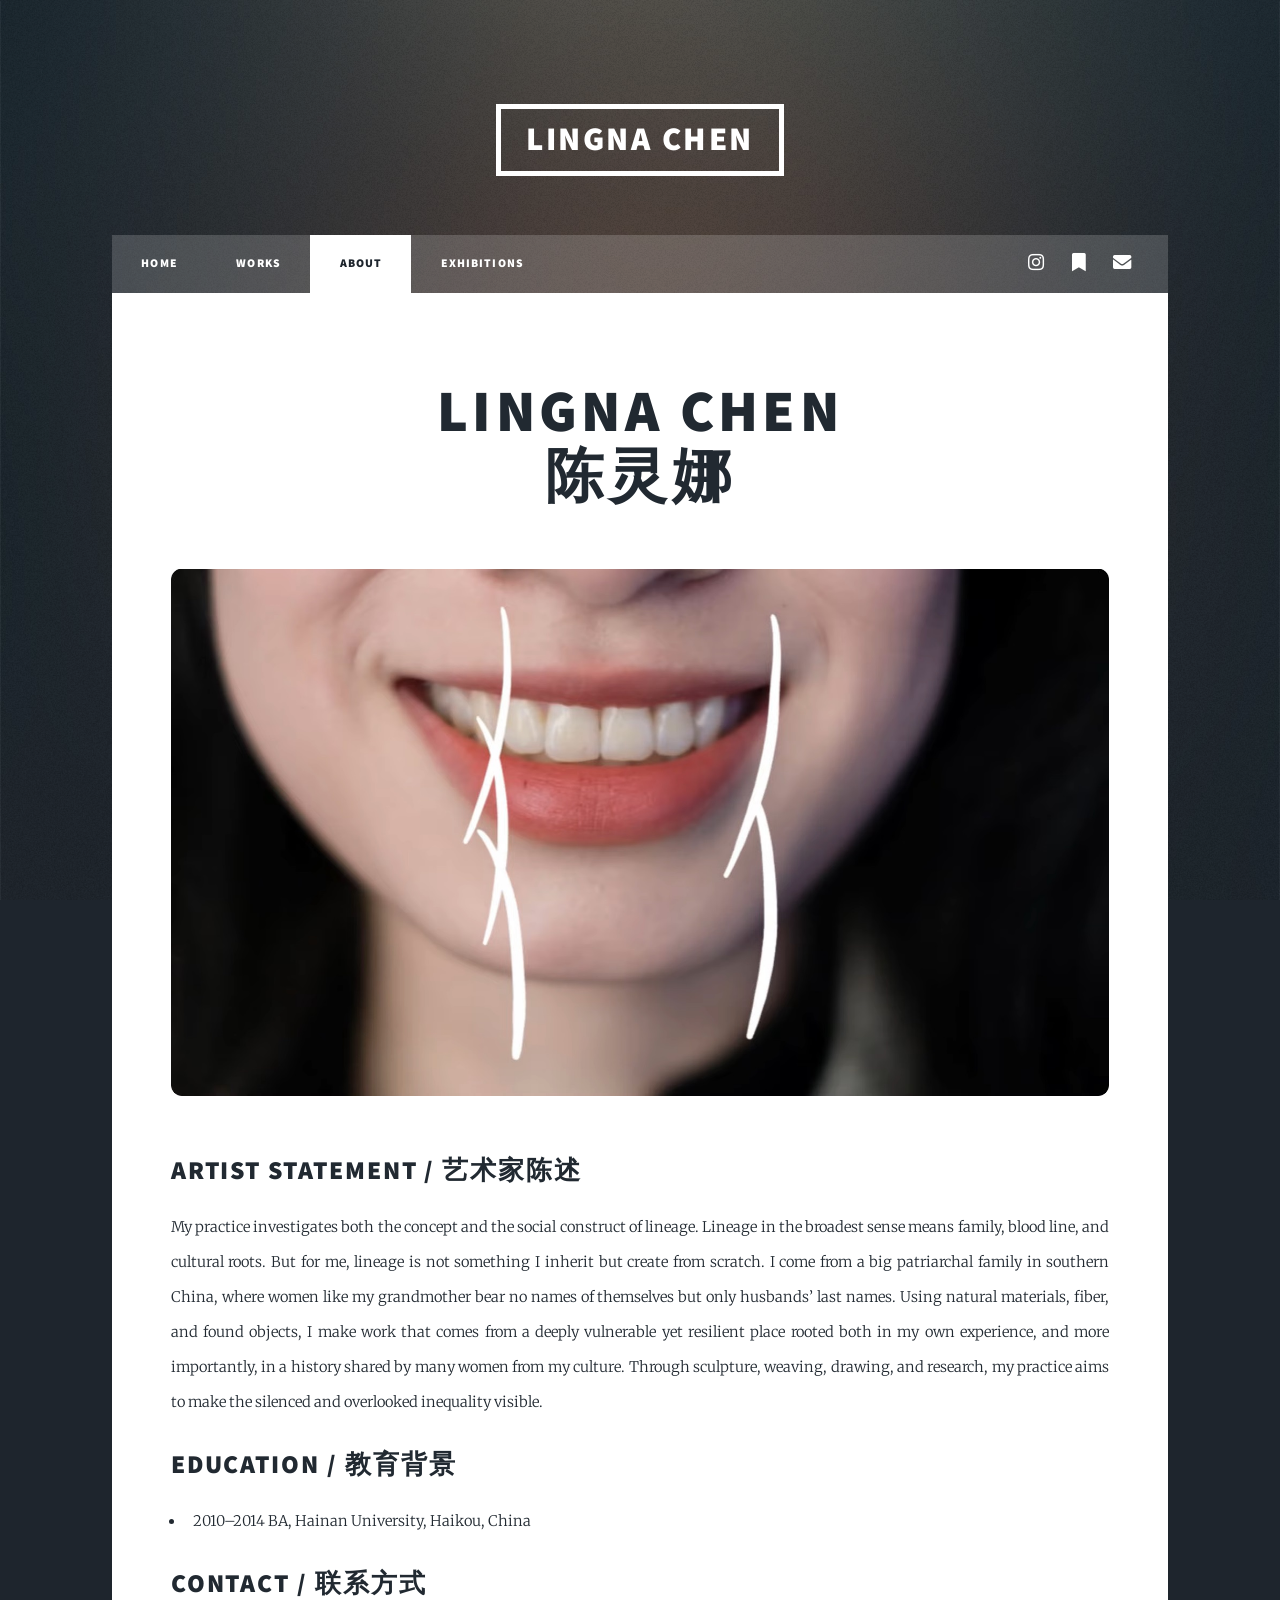
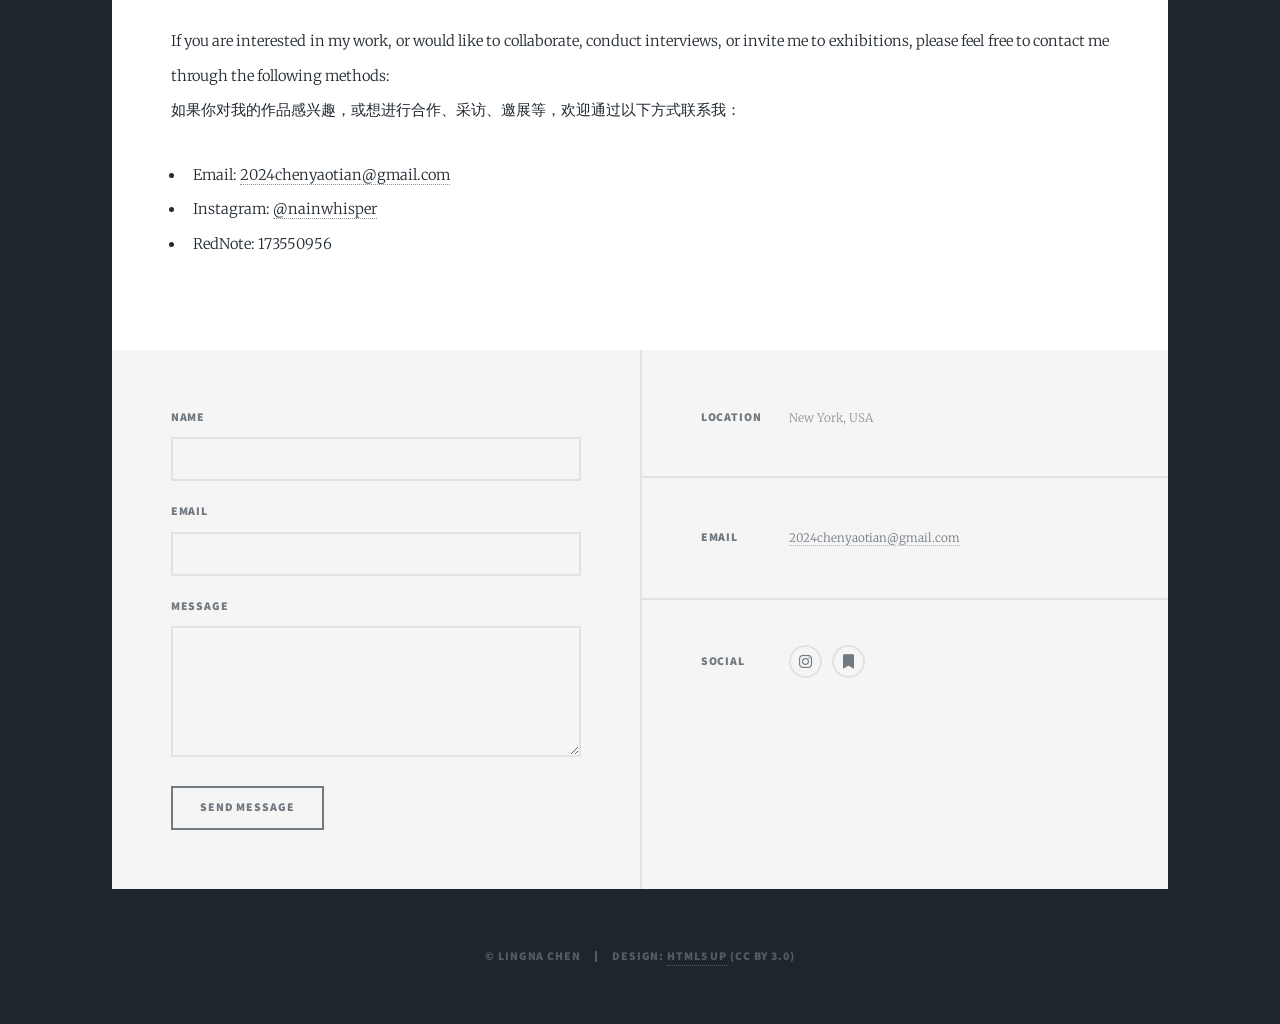
==== about.html @ 5ea211f5 "Initial website upload" ====
<!DOCTYPE HTML>
<!--
  Massively by HTML5 UP
  html5up.net | @ajlkn
  Free for personal and commercial use under the CCA 3.0 license (html5up.net/license)
-->
<html>
<head>
  <title>About - Lingna Chen</title>
  <meta charset="utf-8" />
  <meta name="viewport" content="width=device-width, initial-scale=1, user-scalable=no" />
  <meta name="description" content="About Lingna Chen" />
  <link rel="stylesheet" href="assets/css/main.css" />
  <noscript><link rel="stylesheet" href="assets/css/noscript.css" /></noscript>
</head>
<body class="is-preload">

<div id="wrapper" class="fade-in">


<header id="header">
  <a href="index.html" class="logo">Lingna Chen</a>
</header>

<nav id="nav">
<ul class="links">
<li><a href="index.html">HOME</a></li>
<li><a href="works.html">WORKS</a></li>
<li class="active"><a href="about.html">ABOUT</a></li>
<li><a href="exhibitions.html">EXHIBITIONS</a></li>
</ul>

<ul class="icons">
  <li><a href="https://www.instagram.com/nainwhisper/" target="_blank" class="icon brands fa-instagram"><span class="label">Instagram</span></a></li>
  <li><a href="https://www.xiaohongshu.com/user/profile/173550956" target="_blank" class="icon solid fa-bookmark"><span class="label">RedNote</span></a></li>
  <li><a href="mailto:2024chenyaotian@gmail.com" class="icon solid fa-envelope"><span class="label">Email</span></a></li>
</ul>

</nav>

<div id="main">

<article class="post">
  <header class="major">
    <h1>LINGNA CHEN<br/>陈灵娜</h1>
  </header>
  <span class="image main"><img src="images/profile/Lingna Chen.jpg" alt="Lingna Chen" /></span>

  <h2>Artist Statement / 艺术家陈述</h2>
  <p>My practice investigates both the concept and the social construct of lineage. Lineage in the broadest sense means family, blood line, and cultural roots. But for me, lineage is not something I inherit but create from scratch. I come from a big patriarchal family in southern China, where women like my grandmother bear no names of themselves but only husbands’ last names. Using natural materials, fiber, and found objects, I make work that comes from a deeply vulnerable yet resilient place rooted both in my own experience, and more importantly, in a history shared by many women from my culture. Through sculpture, weaving, drawing, and research, my practice aims to make the silenced and overlooked inequality visible.</p>

  <h2>Education / 教育背景</h2>
  <ul>
    <li>2010–2014 BA, Hainan University, Haikou, China</li>
  </ul>

  <h2>Contact / 联系方式</h2>
  <p>If you are interested in my work, or would like to collaborate, conduct interviews, or invite me to exhibitions, please feel free to contact me through the following methods:<br/>
  如果你对我的作品感兴趣，或想进行合作、采访、邀展等，欢迎通过以下方式联系我：</p>

  <ul>
    <li>Email: <a href="mailto:2024chenyaotian@gmail.com">2024chenyaotian@gmail.com</a></li>
    <li>Instagram: <a href="https://www.instagram.com/nainwhisper/" target="_blank">@nainwhisper</a></li>
    <li>RedNote: 173550956</li>
  </ul>
</article>

</div>

<!-- Footer -->
<footer id="footer">
  <section>
    <form method="POST" action="https://formspree.io/f/xwvnjjqe">
      <input type="hidden" name="_subject" value="Website message - Lingna Chen" />
      <div class="fields">
        <div class="field">
          <label for="name">Name</label>
          <input type="text" name="name" id="name" required />
        </div>
        <div class="field">
          <label for="email">Email</label>
          <input type="email" name="email" id="email" required />
        </div>
        <div class="field">
          <label for="message">Message</label>
          <textarea name="message" id="message" rows="3" required></textarea>
        </div>
      </div>
      <ul class="actions">
        <li><input type="submit" value="Send Message" /></li>
      </ul>
    </form>
  </section>
  <section class="split contact">
    <section class="alt">
      <h3>Location</h3>
      <p>New York, USA</p>
    </section>
    <section>
      <h3>Email</h3>
      <p><a href="mailto:2024chenyaotian@gmail.com">2024chenyaotian@gmail.com</a></p>
    </section>
    <section>
      <h3>Social</h3>
      <ul class="icons alt">
        <li><a href="https://www.instagram.com/nainwhisper/" target="_blank" class="icon brands alt fa-instagram"><span class="label">Instagram</span></a></li>
        <li><a href="https://www.xiaohongshu.com/user/profile/173550956" target="_blank" class="icon solid alt fa-bookmark"><span class="label">RedNote</span></a></li>
      </ul>
    </section>
  </section>
</footer>

<!-- Copyright -->
<div id="copyright">
  <ul><li>&copy; Lingna Chen</li><li>Design: <a href="https://html5up.net">HTML5 UP</a> (CC BY 3.0)</li></ul>
</div>

</div>

<script src="assets/js/jquery.min.js"></script>
<script src="assets/js/jquery.scrollex.min.js"></script>
<script src="assets/js/jquery.scrolly.min.js"></script>
<script src="assets/js/browser.min.js"></script>
<script src="assets/js/breakpoints.min.js"></script>
<script src="assets/js/util.js"></script>
<script src="assets/js/main.js"></script>

</body>
</html>
---- assets/css/main.css ----
@import url(fontawesome-all.min.css);
@import url("https://fonts.googleapis.com/css?family=Merriweather:300,700,300italic,700italic|Source+Sans+Pro:900");

/*
	Massively by HTML5 UP
	html5up.net | @ajlkn
	Free for personal and commercial use under the CCA 3.0 license (html5up.net/license)
*/

html, body, div, span, applet, object,
iframe, h1, h2, h3, h4, h5, h6, p, blockquote,
pre, a, abbr, acronym, address, big, cite,
code, del, dfn, em, img, ins, kbd, q, s, samp,
small, strike, strong, sub, sup, tt, var, b,
u, i, center, dl, dt, dd, ol, ul, li, fieldset,
form, label, legend, table, caption, tbody,
tfoot, thead, tr, th, td, article, aside,
canvas, details, embed, figure, figcaption,
footer, header, hgroup, menu, nav, output, ruby,
section, summary, time, mark, audio, video {
	margin: 0;
	padding: 0;
	border: 0;
	font-size: 100%;
	font: inherit;
	vertical-align: baseline;}

article, aside, details, figcaption, figure,
footer, header, hgroup, menu, nav, section {
	display: block;}

body {
	line-height: 1;
}

ol, ul {
	list-style: none;
}

blockquote, q {
	quotes: none;
}

	blockquote:before, blockquote:after, q:before, q:after {
		content: '';
		content: none;
	}

table {
	border-collapse: collapse;
	border-spacing: 0;
}

body {
	-webkit-text-size-adjust: none;
}

mark {
	background-color: transparent;
	color: inherit;
}

input::-moz-focus-inner {
	border: 0;
	padding: 0;
}

input, select, textarea {
	-moz-appearance: none;
	-webkit-appearance: none;
	-ms-appearance: none;
	appearance: none;
}

/* Basic */

	@-ms-viewport {
		width: device-width;
	}

	body {
		-ms-overflow-style: scrollbar;
	}

	@media screen and (max-width: 480px) {

		html, body {
			min-width: 320px;
		}

	}

	html {
		box-sizing: border-box;
	}

	*, *:before, *:after {
		box-sizing: inherit;
	}

	body {
		background-color: #1e252d;
	}

		body.is-preload *, body.is-preload *:before, body.is-preload *:after {
			-moz-animation: none !important;
			-webkit-animation: none !important;
			-ms-animation: none !important;
			animation: none !important;
			-moz-transition: none !important;
			-webkit-transition: none !important;
			-ms-transition: none !important;
			transition: none !important;
		}

/* Type */

	html {
		font-size: 16pt;
	}

		@media screen and (max-width: 1680px) {

			html {
				font-size: 12pt;
			}

		}

		@media screen and (max-width: 1280px) {

			html {
				font-size: 11pt;
			}

		}

		@media screen and (max-width: 360px) {

			html {
				font-size: 10pt;
			}

		}

	body {
		color: #212931;
	}

	body, input, select, textarea {
		font-family: "Merriweather", Georgia, serif;
		font-weight: 300;
		font-size: 1rem;
		line-height: 2.375;
	}

	a {
		-moz-transition: color 0.2s ease-in-out, background-color 0.2s ease-in-out, border-color 0.2s ease-in-out, box-shadow 0.2s ease-in-out;
		-webkit-transition: color 0.2s ease-in-out, background-color 0.2s ease-in-out, border-color 0.2s ease-in-out, box-shadow 0.2s ease-in-out;
		-ms-transition: color 0.2s ease-in-out, background-color 0.2s ease-in-out, border-color 0.2s ease-in-out, box-shadow 0.2s ease-in-out;
		transition: color 0.2s ease-in-out, background-color 0.2s ease-in-out, border-color 0.2s ease-in-out, box-shadow 0.2s ease-in-out;
		border-bottom: dotted 1px;
		text-decoration: none;
	}

		a:hover {
			border-bottom-color: transparent;
		}

	strong, b {
		font-weight: 600;
	}

	em, i {
		font-style: italic;
	}

	p {
		text-align: justify;
		margin: 0 0 2rem 0;
	}

	h1, h2, h3, h4, h5, h6 {
		font-family: "Source Sans Pro", Helvetica, sans-serif;
		font-weight: 900;
		line-height: 1.5;
		letter-spacing: 0.075em;
		text-transform: uppercase;
		margin: 0 0 1rem 0;
	}

		h1 a, h2 a, h3 a, h4 a, h5 a, h6 a {
			border-bottom: 0;
			color: inherit;
			text-decoration: none;
		}

	h1 {
		font-size: 4rem;
		line-height: 1.1;
		margin: 0 0 2rem 0;
	}

	h2 {
		font-size: 1.75rem;
		line-height: 1.3;
		margin: 0 0 1.5rem 0;
	}

	h3 {
		font-size: 1.25rem;
		margin: 0 0 1.5rem 0;
	}

	h4 {
		font-size: 1rem;
	}

	h5 {
		font-size: 0.9rem;
	}

	h6 {
		font-size: 0.8rem;
	}

	sub {
		font-size: 0.8rem;
		position: relative;
		top: 0.5rem;
	}

	sup {
		font-size: 0.8rem;
		position: relative;
		top: -0.5rem;
	}

	blockquote {
		border-left: solid 4px;
		font-style: italic;
		margin: 0 0 2rem 0;
		padding: 0.5rem 0 0.5rem 2rem;
	}

	code {
		border: solid 2px;
		font-family: "Courier New", monospace;
		font-size: 0.9rem;
		margin: 0 0.25rem;
		padding: 0.25rem 0.65rem;
	}

	pre {
		-webkit-overflow-scrolling: touch;
		font-family: "Courier New", monospace;
		font-size: 0.9rem;
		margin: 0 0 2rem 0;
	}

		pre code {
			display: block;
			line-height: 1.75;
			padding: 1rem 1.5rem;
			overflow-x: auto;
		}

	hr {
		border: 0;
		border-bottom: solid 2px;
		margin: 3rem 0;
	}

		hr.major {
			margin: 5rem 0;
		}

	.align-left {
		text-align: left;
	}

	.align-center {
		text-align: center;
	}

	.align-right {
		text-align: right;
	}

	input, select, textarea {
		color: #212931;
	}

	a {
		color: #212931;
		border-bottom-color: rgba(33, 41, 49, 0.5);
	}

		a:hover {
			border-bottom-color: transparent;
			color: #18bfef !important;
		}

	strong, b {
		color: #212931;
	}

	h1, h2, h3, h4, h5, h6 {
		color: #212931;
	}

	blockquote {
		border-left-color: #eeeeee;
	}

	code {
		background: rgba(220, 220, 220, 0.25);
		border-color: #eeeeee;
	}

	hr {
		border-bottom-color: #eeeeee;
	}

/* Row */

	.row {
		display: flex;
		flex-wrap: wrap;
		box-sizing: border-box;
		align-items: stretch;
	}

		.row > * {
			box-sizing: border-box;
		}

		.row.gtr-uniform > * > :last-child {
			margin-bottom: 0;
		}

		.row.aln-left {
			justify-content: flex-start;
		}

		.row.aln-center {
			justify-content: center;
		}

		.row.aln-right {
			justify-content: flex-end;
		}

		.row.aln-top {
			align-items: flex-start;
		}

		.row.aln-middle {
			align-items: center;
		}

		.row.aln-bottom {
			align-items: flex-end;
		}

		.row > .imp {
			order: -1;
		}

		.row > .col-1 {
			width: 8.33333%;
		}

		.row > .off-1 {
			margin-left: 8.33333%;
		}

		.row > .col-2 {
			width: 16.66667%;
		}

		.row > .off-2 {
			margin-left: 16.66667%;
		}

		.row > .col-3 {
			width: 25%;
		}

		.row > .off-3 {
			margin-left: 25%;
		}

		.row > .col-4 {
			width: 33.33333%;
		}

		.row > .off-4 {
			margin-left: 33.33333%;
		}

		.row > .col-5 {
			width: 41.66667%;
		}

		.row > .off-5 {
			margin-left: 41.66667%;
		}

		.row > .col-6 {
			width: 50%;
		}

		.row > .off-6 {
			margin-left: 50%;
		}

		.row > .col-7 {
			width: 58.33333%;
		}

		.row > .off-7 {
			margin-left: 58.33333%;
		}

		.row > .col-8 {
			width: 66.66667%;
		}

		.row > .off-8 {
			margin-left: 66.66667%;
		}

		.row > .col-9 {
			width: 75%;
		}

		.row > .off-9 {
			margin-left: 75%;
		}

		.row > .col-10 {
			width: 83.33333%;
		}

		.row > .off-10 {
			margin-left: 83.33333%;
		}

		.row > .col-11 {
			width: 91.66667%;
		}

		.row > .off-11 {
			margin-left: 91.66667%;
		}

		.row > .col-12 {
			width: 100%;
		}

		.row > .off-12 {
			margin-left: 100%;
		}

		.row.gtr-0 {
			margin-top: 0;
			margin-left: 0rem;
		}

			.row.gtr-0 > * {
				padding: 0 0 0 0rem;
			}

			.row.gtr-0.gtr-uniform {
				margin-top: 0rem;
			}

				.row.gtr-0.gtr-uniform > * {
					padding-top: 0rem;
				}

		.row.gtr-25 {
			margin-top: 0;
			margin-left: -0.375rem;
		}

			.row.gtr-25 > * {
				padding: 0 0 0 0.375rem;
			}

			.row.gtr-25.gtr-uniform {
				margin-top: -0.375rem;
			}

				.row.gtr-25.gtr-uniform > * {
					padding-top: 0.375rem;
				}

		.row.gtr-50 {
			margin-top: 0;
			margin-left: -0.75rem;
		}

			.row.gtr-50 > * {
				padding: 0 0 0 0.75rem;
			}

			.row.gtr-50.gtr-uniform {
				margin-top: -0.75rem;
			}

				.row.gtr-50.gtr-uniform > * {
					padding-top: 0.75rem;
				}

		.row {
			margin-top: 0;
			margin-left: -1.5rem;
		}

			.row > * {
				padding: 0 0 0 1.5rem;
			}

			.row.gtr-uniform {
				margin-top: -1.5rem;
			}

				.row.gtr-uniform > * {
					padding-top: 1.5rem;
				}

		.row.gtr-150 {
			margin-top: 0;
			margin-left: -2.25rem;
		}

			.row.gtr-150 > * {
				padding: 0 0 0 2.25rem;
			}

			.row.gtr-150.gtr-uniform {
				margin-top: -2.25rem;
			}

				.row.gtr-150.gtr-uniform > * {
					padding-top: 2.25rem;
				}

		.row.gtr-200 {
			margin-top: 0;
			margin-left: -3rem;
		}

			.row.gtr-200 > * {
				padding: 0 0 0 3rem;
			}

			.row.gtr-200.gtr-uniform {
				margin-top: -3rem;
			}

				.row.gtr-200.gtr-uniform > * {
					padding-top: 3rem;
				}

		@media screen and (max-width: 1680px) {

			.row {
				display: flex;
				flex-wrap: wrap;
				box-sizing: border-box;
				align-items: stretch;
			}

				.row > * {
					box-sizing: border-box;
				}

				.row.gtr-uniform > * > :last-child {
					margin-bottom: 0;
				}

				.row.aln-left {
					justify-content: flex-start;
				}

				.row.aln-center {
					justify-content: center;
				}

				.row.aln-right {
					justify-content: flex-end;
				}

				.row.aln-top {
					align-items: flex-start;
				}

				.row.aln-middle {
					align-items: center;
				}

				.row.aln-bottom {
					align-items: flex-end;
				}

				.row > .imp-xlarge {
					order: -1;
				}

				.row > .col-1-xlarge {
					width: 8.33333%;
				}

				.row > .off-1-xlarge {
					margin-left: 8.33333%;
				}

				.row > .col-2-xlarge {
					width: 16.66667%;
				}

				.row > .off-2-xlarge {
					margin-left: 16.66667%;
				}

				.row > .col-3-xlarge {
					width: 25%;
				}

				.row > .off-3-xlarge {
					margin-left: 25%;
				}

				.row > .col-4-xlarge {
					width: 33.33333%;
				}

				.row > .off-4-xlarge {
					margin-left: 33.33333%;
				}

				.row > .col-5-xlarge {
					width: 41.66667%;
				}

				.row > .off-5-xlarge {
					margin-left: 41.66667%;
				}

				.row > .col-6-xlarge {
					width: 50%;
				}

				.row > .off-6-xlarge {
					margin-left: 50%;
				}

				.row > .col-7-xlarge {
					width: 58.33333%;
				}

				.row > .off-7-xlarge {
					margin-left: 58.33333%;
				}

				.row > .col-8-xlarge {
					width: 66.66667%;
				}

				.row > .off-8-xlarge {
					margin-left: 66.66667%;
				}

				.row > .col-9-xlarge {
					width: 75%;
				}

				.row > .off-9-xlarge {
					margin-left: 75%;
				}

				.row > .col-10-xlarge {
					width: 83.33333%;
				}

				.row > .off-10-xlarge {
					margin-left: 83.33333%;
				}

				.row > .col-11-xlarge {
					width: 91.66667%;
				}

				.row > .off-11-xlarge {
					margin-left: 91.66667%;
				}

				.row > .col-12-xlarge {
					width: 100%;
				}

				.row > .off-12-xlarge {
					margin-left: 100%;
				}

				.row.gtr-0 {
					margin-top: 0;
					margin-left: 0rem;
				}

					.row.gtr-0 > * {
						padding: 0 0 0 0rem;
					}

					.row.gtr-0.gtr-uniform {
						margin-top: 0rem;
					}

						.row.gtr-0.gtr-uniform > * {
							padding-top: 0rem;
						}

				.row.gtr-25 {
					margin-top: 0;
					margin-left: -0.375rem;
				}

					.row.gtr-25 > * {
						padding: 0 0 0 0.375rem;
					}

					.row.gtr-25.gtr-uniform {
						margin-top: -0.375rem;
					}

						.row.gtr-25.gtr-uniform > * {
							padding-top: 0.375rem;
						}

				.row.gtr-50 {
					margin-top: 0;
					margin-left: -0.75rem;
				}

					.row.gtr-50 > * {
						padding: 0 0 0 0.75rem;
					}

					.row.gtr-50.gtr-uniform {
						margin-top: -0.75rem;
					}

						.row.gtr-50.gtr-uniform > * {
							padding-top: 0.75rem;
						}

				.row {
					margin-top: 0;
					margin-left: -1.5rem;
				}

					.row > * {
						padding: 0 0 0 1.5rem;
					}

					.row.gtr-uniform {
						margin-top: -1.5rem;
					}

						.row.gtr-uniform > * {
							padding-top: 1.5rem;
						}

				.row.gtr-150 {
					margin-top: 0;
					margin-left: -2.25rem;
				}

					.row.gtr-150 > * {
						padding: 0 0 0 2.25rem;
					}

					.row.gtr-150.gtr-uniform {
						margin-top: -2.25rem;
					}

						.row.gtr-150.gtr-uniform > * {
							padding-top: 2.25rem;
						}

				.row.gtr-200 {
					margin-top: 0;
					margin-left: -3rem;
				}

					.row.gtr-200 > * {
						padding: 0 0 0 3rem;
					}

					.row.gtr-200.gtr-uniform {
						margin-top: -3rem;
					}

						.row.gtr-200.gtr-uniform > * {
							padding-top: 3rem;
						}

		}

		@media screen and (max-width: 1280px) {

			.row {
				display: flex;
				flex-wrap: wrap;
				box-sizing: border-box;
				align-items: stretch;
			}

				.row > * {
					box-sizing: border-box;
				}

				.row.gtr-uniform > * > :last-child {
					margin-bottom: 0;
				}

				.row.aln-left {
					justify-content: flex-start;
				}

				.row.aln-center {
					justify-content: center;
				}

				.row.aln-right {
					justify-content: flex-end;
				}

				.row.aln-top {
					align-items: flex-start;
				}

				.row.aln-middle {
					align-items: center;
				}

				.row.aln-bottom {
					align-items: flex-end;
				}

				.row > .imp-large {
					order: -1;
				}

				.row > .col-1-large {
					width: 8.33333%;
				}

				.row > .off-1-large {
					margin-left: 8.33333%;
				}

				.row > .col-2-large {
					width: 16.66667%;
				}

				.row > .off-2-large {
					margin-left: 16.66667%;
				}

				.row > .col-3-large {
					width: 25%;
				}

				.row > .off-3-large {
					margin-left: 25%;
				}

				.row > .col-4-large {
					width: 33.33333%;
				}

				.row > .off-4-large {
					margin-left: 33.33333%;
				}

				.row > .col-5-large {
					width: 41.66667%;
				}

				.row > .off-5-large {
					margin-left: 41.66667%;
				}

				.row > .col-6-large {
					width: 50%;
				}

				.row > .off-6-large {
					margin-left: 50%;
				}

				.row > .col-7-large {
					width: 58.33333%;
				}

				.row > .off-7-large {
					margin-left: 58.33333%;
				}

				.row > .col-8-large {
					width: 66.66667%;
				}

				.row > .off-8-large {
					margin-left: 66.66667%;
				}

				.row > .col-9-large {
					width: 75%;
				}

				.row > .off-9-large {
					margin-left: 75%;
				}

				.row > .col-10-large {
					width: 83.33333%;
				}

				.row > .off-10-large {
					margin-left: 83.33333%;
				}

				.row > .col-11-large {
					width: 91.66667%;
				}

				.row > .off-11-large {
					margin-left: 91.66667%;
				}

				.row > .col-12-large {
					width: 100%;
				}

				.row > .off-12-large {
					margin-left: 100%;
				}

				.row.gtr-0 {
					margin-top: 0;
					margin-left: 0rem;
				}

					.row.gtr-0 > * {
						padding: 0 0 0 0rem;
					}

					.row.gtr-0.gtr-uniform {
						margin-top: 0rem;
					}

						.row.gtr-0.gtr-uniform > * {
							padding-top: 0rem;
						}

				.row.gtr-25 {
					margin-top: 0;
					margin-left: -0.375rem;
				}

					.row.gtr-25 > * {
						padding: 0 0 0 0.375rem;
					}

					.row.gtr-25.gtr-uniform {
						margin-top: -0.375rem;
					}

						.row.gtr-25.gtr-uniform > * {
							padding-top: 0.375rem;
						}

				.row.gtr-50 {
					margin-top: 0;
					margin-left: -0.75rem;
				}

					.row.gtr-50 > * {
						padding: 0 0 0 0.75rem;
					}

					.row.gtr-50.gtr-uniform {
						margin-top: -0.75rem;
					}

						.row.gtr-50.gtr-uniform > * {
							padding-top: 0.75rem;
						}

				.row {
					margin-top: 0;
					margin-left: -1.5rem;
				}

					.row > * {
						padding: 0 0 0 1.5rem;
					}

					.row.gtr-uniform {
						margin-top: -1.5rem;
					}

						.row.gtr-uniform > * {
							padding-top: 1.5rem;
						}

				.row.gtr-150 {
					margin-top: 0;
					margin-left: -2.25rem;
				}

					.row.gtr-150 > * {
						padding: 0 0 0 2.25rem;
					}

					.row.gtr-150.gtr-uniform {
						margin-top: -2.25rem;
					}

						.row.gtr-150.gtr-uniform > * {
							padding-top: 2.25rem;
						}

				.row.gtr-200 {
					margin-top: 0;
					margin-left: -3rem;
				}

					.row.gtr-200 > * {
						padding: 0 0 0 3rem;
					}

					.row.gtr-200.gtr-uniform {
						margin-top: -3rem;
					}

						.row.gtr-200.gtr-uniform > * {
							padding-top: 3rem;
						}

		}

		@media screen and (max-width: 980px) {

			.row {
				display: flex;
				flex-wrap: wrap;
				box-sizing: border-box;
				align-items: stretch;
			}

				.row > * {
					box-sizing: border-box;
				}

				.row.gtr-uniform > * > :last-child {
					margin-bottom: 0;
				}

				.row.aln-left {
					justify-content: flex-start;
				}

				.row.aln-center {
					justify-content: center;
				}

				.row.aln-right {
					justify-content: flex-end;
				}

				.row.aln-top {
					align-items: flex-start;
				}

				.row.aln-middle {
					align-items: center;
				}

				.row.aln-bottom {
					align-items: flex-end;
				}

				.row > .imp-medium {
					order: -1;
				}

				.row > .col-1-medium {
					width: 8.33333%;
				}

				.row > .off-1-medium {
					margin-left: 8.33333%;
				}

				.row > .col-2-medium {
					width: 16.66667%;
				}

				.row > .off-2-medium {
					margin-left: 16.66667%;
				}

				.row > .col-3-medium {
					width: 25%;
				}

				.row > .off-3-medium {
					margin-left: 25%;
				}

				.row > .col-4-medium {
					width: 33.33333%;
				}

				.row > .off-4-medium {
					margin-left: 33.33333%;
				}

				.row > .col-5-medium {
					width: 41.66667%;
				}

				.row > .off-5-medium {
					margin-left: 41.66667%;
				}

				.row > .col-6-medium {
					width: 50%;
				}

				.row > .off-6-medium {
					margin-left: 50%;
				}

				.row > .col-7-medium {
					width: 58.33333%;
				}

				.row > .off-7-medium {
					margin-left: 58.33333%;
				}

				.row > .col-8-medium {
					width: 66.66667%;
				}

				.row > .off-8-medium {
					margin-left: 66.66667%;
				}

				.row > .col-9-medium {
					width: 75%;
				}

				.row > .off-9-medium {
					margin-left: 75%;
				}

				.row > .col-10-medium {
					width: 83.33333%;
				}

				.row > .off-10-medium {
					margin-left: 83.33333%;
				}

				.row > .col-11-medium {
					width: 91.66667%;
				}

				.row > .off-11-medium {
					margin-left: 91.66667%;
				}

				.row > .col-12-medium {
					width: 100%;
				}

				.row > .off-12-medium {
					margin-left: 100%;
				}

				.row.gtr-0 {
					margin-top: 0;
					margin-left: 0rem;
				}

					.row.gtr-0 > * {
						padding: 0 0 0 0rem;
					}

					.row.gtr-0.gtr-uniform {
						margin-top: 0rem;
					}

						.row.gtr-0.gtr-uniform > * {
							padding-top: 0rem;
						}

				.row.gtr-25 {
					margin-top: 0;
					margin-left: -0.375rem;
				}

					.row.gtr-25 > * {
						padding: 0 0 0 0.375rem;
					}

					.row.gtr-25.gtr-uniform {
						margin-top: -0.375rem;
					}

						.row.gtr-25.gtr-uniform > * {
							padding-top: 0.375rem;
						}

				.row.gtr-50 {
					margin-top: 0;
					margin-left: -0.75rem;
				}

					.row.gtr-50 > * {
						padding: 0 0 0 0.75rem;
					}

					.row.gtr-50.gtr-uniform {
						margin-top: -0.75rem;
					}

						.row.gtr-50.gtr-uniform > * {
							padding-top: 0.75rem;
						}

				.row {
					margin-top: 0;
					margin-left: -1.5rem;
				}

					.row > * {
						padding: 0 0 0 1.5rem;
					}

					.row.gtr-uniform {
						margin-top: -1.5rem;
					}

						.row.gtr-uniform > * {
							padding-top: 1.5rem;
						}

				.row.gtr-150 {
					margin-top: 0;
					margin-left: -2.25rem;
				}

					.row.gtr-150 > * {
						padding: 0 0 0 2.25rem;
					}

					.row.gtr-150.gtr-uniform {
						margin-top: -2.25rem;
					}

						.row.gtr-150.gtr-uniform > * {
							padding-top: 2.25rem;
						}

				.row.gtr-200 {
					margin-top: 0;
					margin-left: -3rem;
				}

					.row.gtr-200 > * {
						padding: 0 0 0 3rem;
					}

					.row.gtr-200.gtr-uniform {
						margin-top: -3rem;
					}

						.row.gtr-200.gtr-uniform > * {
							padding-top: 3rem;
						}

		}

		@media screen and (max-width: 736px) {

			.row {
				display: flex;
				flex-wrap: wrap;
				box-sizing: border-box;
				align-items: stretch;
			}

				.row > * {
					box-sizing: border-box;
				}

				.row.gtr-uniform > * > :last-child {
					margin-bottom: 0;
				}

				.row.aln-left {
					justify-content: flex-start;
				}

				.row.aln-center {
					justify-content: center;
				}

				.row.aln-right {
					justify-content: flex-end;
				}

				.row.aln-top {
					align-items: flex-start;
				}

				.row.aln-middle {
					align-items: center;
				}

				.row.aln-bottom {
					align-items: flex-end;
				}

				.row > .imp-small {
					order: -1;
				}

				.row > .col-1-small {
					width: 8.33333%;
				}

				.row > .off-1-small {
					margin-left: 8.33333%;
				}

				.row > .col-2-small {
					width: 16.66667%;
				}

				.row > .off-2-small {
					margin-left: 16.66667%;
				}

				.row > .col-3-small {
					width: 25%;
				}

				.row > .off-3-small {
					margin-left: 25%;
				}

				.row > .col-4-small {
					width: 33.33333%;
				}

				.row > .off-4-small {
					margin-left: 33.33333%;
				}

				.row > .col-5-small {
					width: 41.66667%;
				}

				.row > .off-5-small {
					margin-left: 41.66667%;
				}

				.row > .col-6-small {
					width: 50%;
				}

				.row > .off-6-small {
					margin-left: 50%;
				}

				.row > .col-7-small {
					width: 58.33333%;
				}

				.row > .off-7-small {
					margin-left: 58.33333%;
				}

				.row > .col-8-small {
					width: 66.66667%;
				}

				.row > .off-8-small {
					margin-left: 66.66667%;
				}

				.row > .col-9-small {
					width: 75%;
				}

				.row > .off-9-small {
					margin-left: 75%;
				}

				.row > .col-10-small {
					width: 83.33333%;
				}

				.row > .off-10-small {
					margin-left: 83.33333%;
				}

				.row > .col-11-small {
					width: 91.66667%;
				}

				.row > .off-11-small {
					margin-left: 91.66667%;
				}

				.row > .col-12-small {
					width: 100%;
				}

				.row > .off-12-small {
					margin-left: 100%;
				}

				.row.gtr-0 {
					margin-top: 0;
					margin-left: 0rem;
				}

					.row.gtr-0 > * {
						padding: 0 0 0 0rem;
					}

					.row.gtr-0.gtr-uniform {
						margin-top: 0rem;
					}

						.row.gtr-0.gtr-uniform > * {
							padding-top: 0rem;
						}

				.row.gtr-25 {
					margin-top: 0;
					margin-left: -0.375rem;
				}

					.row.gtr-25 > * {
						padding: 0 0 0 0.375rem;
					}

					.row.gtr-25.gtr-uniform {
						margin-top: -0.375rem;
					}

						.row.gtr-25.gtr-uniform > * {
							padding-top: 0.375rem;
						}

				.row.gtr-50 {
					margin-top: 0;
					margin-left: -0.75rem;
				}

					.row.gtr-50 > * {
						padding: 0 0 0 0.75rem;
					}

					.row.gtr-50.gtr-uniform {
						margin-top: -0.75rem;
					}

						.row.gtr-50.gtr-uniform > * {
							padding-top: 0.75rem;
						}

				.row {
					margin-top: 0;
					margin-left: -1.5rem;
				}

					.row > * {
						padding: 0 0 0 1.5rem;
					}

					.row.gtr-uniform {
						margin-top: -1.5rem;
					}

						.row.gtr-uniform > * {
							padding-top: 1.5rem;
						}

				.row.gtr-150 {
					margin-top: 0;
					margin-left: -2.25rem;
				}

					.row.gtr-150 > * {
						padding: 0 0 0 2.25rem;
					}

					.row.gtr-150.gtr-uniform {
						margin-top: -2.25rem;
					}

						.row.gtr-150.gtr-uniform > * {
							padding-top: 2.25rem;
						}

				.row.gtr-200 {
					margin-top: 0;
					margin-left: -3rem;
				}

					.row.gtr-200 > * {
						padding: 0 0 0 3rem;
					}

					.row.gtr-200.gtr-uniform {
						margin-top: -3rem;
					}

						.row.gtr-200.gtr-uniform > * {
							padding-top: 3rem;
						}

		}

		@media screen and (max-width: 480px) {

			.row {
				display: flex;
				flex-wrap: wrap;
				box-sizing: border-box;
				align-items: stretch;
			}

				.row > * {
					box-sizing: border-box;
				}

				.row.gtr-uniform > * > :last-child {
					margin-bottom: 0;
				}

				.row.aln-left {
					justify-content: flex-start;
				}

				.row.aln-center {
					justify-content: center;
				}

				.row.aln-right {
					justify-content: flex-end;
				}

				.row.aln-top {
					align-items: flex-start;
				}

				.row.aln-middle {
					align-items: center;
				}

				.row.aln-bottom {
					align-items: flex-end;
				}

				.row > .imp-xsmall {
					order: -1;
				}

				.row > .col-1-xsmall {
					width: 8.33333%;
				}

				.row > .off-1-xsmall {
					margin-left: 8.33333%;
				}

				.row > .col-2-xsmall {
					width: 16.66667%;
				}

				.row > .off-2-xsmall {
					margin-left: 16.66667%;
				}

				.row > .col-3-xsmall {
					width: 25%;
				}

				.row > .off-3-xsmall {
					margin-left: 25%;
				}

				.row > .col-4-xsmall {
					width: 33.33333%;
				}

				.row > .off-4-xsmall {
					margin-left: 33.33333%;
				}

				.row > .col-5-xsmall {
					width: 41.66667%;
				}

				.row > .off-5-xsmall {
					margin-left: 41.66667%;
				}

				.row > .col-6-xsmall {
					width: 50%;
				}

				.row > .off-6-xsmall {
					margin-left: 50%;
				}

				.row > .col-7-xsmall {
					width: 58.33333%;
				}

				.row > .off-7-xsmall {
					margin-left: 58.33333%;
				}

				.row > .col-8-xsmall {
					width: 66.66667%;
				}

				.row > .off-8-xsmall {
					margin-left: 66.66667%;
				}

				.row > .col-9-xsmall {
					width: 75%;
				}

				.row > .off-9-xsmall {
					margin-left: 75%;
				}

				.row > .col-10-xsmall {
					width: 83.33333%;
				}

				.row > .off-10-xsmall {
					margin-left: 83.33333%;
				}

				.row > .col-11-xsmall {
					width: 91.66667%;
				}

				.row > .off-11-xsmall {
					margin-left: 91.66667%;
				}

				.row > .col-12-xsmall {
					width: 100%;
				}

				.row > .off-12-xsmall {
					margin-left: 100%;
				}

				.row.gtr-0 {
					margin-top: 0;
					margin-left: 0rem;
				}

					.row.gtr-0 > * {
						padding: 0 0 0 0rem;
					}

					.row.gtr-0.gtr-uniform {
						margin-top: 0rem;
					}

						.row.gtr-0.gtr-uniform > * {
							padding-top: 0rem;
						}

				.row.gtr-25 {
					margin-top: 0;
					margin-left: -0.375rem;
				}

					.row.gtr-25 > * {
						padding: 0 0 0 0.375rem;
					}

					.row.gtr-25.gtr-uniform {
						margin-top: -0.375rem;
					}

						.row.gtr-25.gtr-uniform > * {
							padding-top: 0.375rem;
						}

				.row.gtr-50 {
					margin-top: 0;
					margin-left: -0.75rem;
				}

					.row.gtr-50 > * {
						padding: 0 0 0 0.75rem;
					}

					.row.gtr-50.gtr-uniform {
						margin-top: -0.75rem;
					}

						.row.gtr-50.gtr-uniform > * {
							padding-top: 0.75rem;
						}

				.row {
					margin-top: 0;
					margin-left: -1.5rem;
				}

					.row > * {
						padding: 0 0 0 1.5rem;
					}

					.row.gtr-uniform {
						margin-top: -1.5rem;
					}

						.row.gtr-uniform > * {
							padding-top: 1.5rem;
						}

				.row.gtr-150 {
					margin-top: 0;
					margin-left: -2.25rem;
				}

					.row.gtr-150 > * {
						padding: 0 0 0 2.25rem;
					}

					.row.gtr-150.gtr-uniform {
						margin-top: -2.25rem;
					}

						.row.gtr-150.gtr-uniform > * {
							padding-top: 2.25rem;
						}

				.row.gtr-200 {
					margin-top: 0;
					margin-left: -3rem;
				}

					.row.gtr-200 > * {
						padding: 0 0 0 3rem;
					}

					.row.gtr-200.gtr-uniform {
						margin-top: -3rem;
					}

						.row.gtr-200.gtr-uniform > * {
							padding-top: 3rem;
						}

		}

		@media screen and (max-width: 360px) {

			.row {
				display: flex;
				flex-wrap: wrap;
				box-sizing: border-box;
				align-items: stretch;
			}

				.row > * {
					box-sizing: border-box;
				}

				.row.gtr-uniform > * > :last-child {
					margin-bottom: 0;
				}

				.row.aln-left {
					justify-content: flex-start;
				}

				.row.aln-center {
					justify-content: center;
				}

				.row.aln-right {
					justify-content: flex-end;
				}

				.row.aln-top {
					align-items: flex-start;
				}

				.row.aln-middle {
					align-items: center;
				}

				.row.aln-bottom {
					align-items: flex-end;
				}

				.row > .imp-xxsmall {
					order: -1;
				}

				.row > .col-1-xxsmall {
					width: 8.33333%;
				}

				.row > .off-1-xxsmall {
					margin-left: 8.33333%;
				}

				.row > .col-2-xxsmall {
					width: 16.66667%;
				}

				.row > .off-2-xxsmall {
					margin-left: 16.66667%;
				}

				.row > .col-3-xxsmall {
					width: 25%;
				}

				.row > .off-3-xxsmall {
					margin-left: 25%;
				}

				.row > .col-4-xxsmall {
					width: 33.33333%;
				}

				.row > .off-4-xxsmall {
					margin-left: 33.33333%;
				}

				.row > .col-5-xxsmall {
					width: 41.66667%;
				}

				.row > .off-5-xxsmall {
					margin-left: 41.66667%;
				}

				.row > .col-6-xxsmall {
					width: 50%;
				}

				.row > .off-6-xxsmall {
					margin-left: 50%;
				}

				.row > .col-7-xxsmall {
					width: 58.33333%;
				}

				.row > .off-7-xxsmall {
					margin-left: 58.33333%;
				}

				.row > .col-8-xxsmall {
					width: 66.66667%;
				}

				.row > .off-8-xxsmall {
					margin-left: 66.66667%;
				}

				.row > .col-9-xxsmall {
					width: 75%;
				}

				.row > .off-9-xxsmall {
					margin-left: 75%;
				}

				.row > .col-10-xxsmall {
					width: 83.33333%;
				}

				.row > .off-10-xxsmall {
					margin-left: 83.33333%;
				}

				.row > .col-11-xxsmall {
					width: 91.66667%;
				}

				.row > .off-11-xxsmall {
					margin-left: 91.66667%;
				}

				.row > .col-12-xxsmall {
					width: 100%;
				}

				.row > .off-12-xxsmall {
					margin-left: 100%;
				}

				.row.gtr-0 {
					margin-top: 0;
					margin-left: 0rem;
				}

					.row.gtr-0 > * {
						padding: 0 0 0 0rem;
					}

					.row.gtr-0.gtr-uniform {
						margin-top: 0rem;
					}

						.row.gtr-0.gtr-uniform > * {
							padding-top: 0rem;
						}

				.row.gtr-25 {
					margin-top: 0;
					margin-left: -0.375rem;
				}

					.row.gtr-25 > * {
						padding: 0 0 0 0.375rem;
					}

					.row.gtr-25.gtr-uniform {
						margin-top: -0.375rem;
					}

						.row.gtr-25.gtr-uniform > * {
							padding-top: 0.375rem;
						}

				.row.gtr-50 {
					margin-top: 0;
					margin-left: -0.75rem;
				}

					.row.gtr-50 > * {
						padding: 0 0 0 0.75rem;
					}

					.row.gtr-50.gtr-uniform {
						margin-top: -0.75rem;
					}

						.row.gtr-50.gtr-uniform > * {
							padding-top: 0.75rem;
						}

				.row {
					margin-top: 0;
					margin-left: -1.5rem;
				}

					.row > * {
						padding: 0 0 0 1.5rem;
					}

					.row.gtr-uniform {
						margin-top: -1.5rem;
					}

						.row.gtr-uniform > * {
							padding-top: 1.5rem;
						}

				.row.gtr-150 {
					margin-top: 0;
					margin-left: -2.25rem;
				}

					.row.gtr-150 > * {
						padding: 0 0 0 2.25rem;
					}

					.row.gtr-150.gtr-uniform {
						margin-top: -2.25rem;
					}

						.row.gtr-150.gtr-uniform > * {
							padding-top: 2.25rem;
						}

				.row.gtr-200 {
					margin-top: 0;
					margin-left: -3rem;
				}

					.row.gtr-200 > * {
						padding: 0 0 0 3rem;
					}

					.row.gtr-200.gtr-uniform {
						margin-top: -3rem;
					}

						.row.gtr-200.gtr-uniform > * {
							padding-top: 3rem;
						}

		}

/* Box */

	.box {
		border: solid 2px;
		margin-bottom: 2rem;
		padding: 1.5rem;
	}

		.box > :last-child,
		.box > :last-child > :last-child,
		.box > :last-child > :last-child > :last-child {
			margin-bottom: 0;
		}

		.box.alt {
			border: 0;
			border-radius: 0;
			padding: 0;
		}

	.box {
		border-color: #eeeeee;
	}

/* Button */

	input[type="submit"],
	input[type="reset"],
	input[type="button"],
	button,
	.button {
		-moz-appearance: none;
		-webkit-appearance: none;
		-ms-appearance: none;
		appearance: none;
		-moz-transition: background-color 0.2s ease-in-out, box-shadow 0.2s ease-in-out, color 0.2s ease-in-out;
		-webkit-transition: background-color 0.2s ease-in-out, box-shadow 0.2s ease-in-out, color 0.2s ease-in-out;
		-ms-transition: background-color 0.2s ease-in-out, box-shadow 0.2s ease-in-out, color 0.2s ease-in-out;
		transition: background-color 0.2s ease-in-out, box-shadow 0.2s ease-in-out, color 0.2s ease-in-out;
		border: 0;
		border-radius: 0;
		cursor: pointer;
		display: inline-block;
		font-family: "Source Sans Pro", Helvetica, sans-serif;
		font-size: 0.8rem;
		font-weight: 900;
		letter-spacing: 0.075em;
		height: 3rem;
		line-height: 3rem;
		padding: 0 2rem;
		text-align: center;
		text-decoration: none;
		text-transform: uppercase;
		white-space: nowrap;
	}

		input[type="submit"].icon:before,
		input[type="reset"].icon:before,
		input[type="button"].icon:before,
		button.icon:before,
		.button.icon:before {
			margin-right: 0.5rem;
		}

		input[type="submit"].icon.solo,
		input[type="reset"].icon.solo,
		input[type="button"].icon.solo,
		button.icon.solo,
		.button.icon.solo {
			position: relative;
			width: 4rem;
			height: 4rem;
			line-height: 4rem;
			border-radius: 4rem;
			text-indent: 4rem;
			overflow: hidden;
			padding: 0;
			white-space: nowrap;
		}

			input[type="submit"].icon.solo:before,
			input[type="reset"].icon.solo:before,
			input[type="button"].icon.solo:before,
			button.icon.solo:before,
			.button.icon.solo:before {
				position: absolute;
				display: block;
				top: 0;
				left: 0;
				width: inherit;
				height: inherit;
				line-height: inherit;
				font-size: 1.25rem;
				margin-right: 0;
				text-align: center;
				text-indent: 0;
			}

		input[type="submit"].fit,
		input[type="reset"].fit,
		input[type="button"].fit,
		button.fit,
		.button.fit {
			width: 100%;
		}

		input[type="submit"].small,
		input[type="reset"].small,
		input[type="button"].small,
		button.small,
		.button.small {
			font-size: 0.7rem;
			height: 2.5rem;
			line-height: 2.5rem;
			padding: 0 1.5rem;
		}

		input[type="submit"].large,
		input[type="reset"].large,
		input[type="button"].large,
		button.large,
		.button.large {
			font-size: 0.9rem;
			height: 3.5rem;
			line-height: 3.5rem;
			padding: 0 2.75rem;
		}

		@media screen and (max-width: 980px) {

			input[type="submit"],
			input[type="reset"],
			input[type="button"],
			button,
			.button {
				font-size: 0.9rem;
				height: 3.25rem;
				line-height: 3.25rem;
			}

				input[type="submit"].large,
				input[type="reset"].large,
				input[type="button"].large,
				button.large,
				.button.large {
					font-size: 1rem;
					height: 3.75rem;
					line-height: 3.75rem;
				}

		}

		input[type="submit"].disabled, input[type="submit"]:disabled,
		input[type="reset"].disabled,
		input[type="reset"]:disabled,
		input[type="button"].disabled,
		input[type="button"]:disabled,
		button.disabled,
		button:disabled,
		.button.disabled,
		.button:disabled {
			pointer-events: none;
			opacity: 0.25;
		}

	input[type="submit"],
	input[type="reset"],
	input[type="button"],
	button,
	.button {
		background-color: transparent;
		box-shadow: inset 0 0 0 2px #212931;
		color: #212931 !important;
	}

		input[type="submit"]:hover,
		input[type="reset"]:hover,
		input[type="button"]:hover,
		button:hover,
		.button:hover {
			box-shadow: inset 0 0 0 2px #18bfef;
			color: #18bfef !important;
		}

		input[type="submit"].primary,
		input[type="reset"].primary,
		input[type="button"].primary,
		button.primary,
		.button.primary {
			background-color: #212931;
			box-shadow: none;
			color: #ffffff !important;
		}

			input[type="submit"].primary:hover,
			input[type="reset"].primary:hover,
			input[type="button"].primary:hover,
			button.primary:hover,
			.button.primary:hover {
				background-color: #18bfef;
			}

/* Form */

	form {
		margin: 0 0 2rem 0;
	}

		form > :last-child {
			margin-bottom: 0;
		}

		form > .fields {
			display: -moz-flex;
			display: -webkit-flex;
			display: -ms-flex;
			display: flex;
			-moz-flex-wrap: wrap;
			-webkit-flex-wrap: wrap;
			-ms-flex-wrap: wrap;
			flex-wrap: wrap;
			width: calc(100% + 3rem);
			margin: -1.5rem 0 2rem -1.5rem;
		}

			form > .fields > .field {
				-moz-flex-grow: 0;
				-webkit-flex-grow: 0;
				-ms-flex-grow: 0;
				flex-grow: 0;
				-moz-flex-shrink: 0;
				-webkit-flex-shrink: 0;
				-ms-flex-shrink: 0;
				flex-shrink: 0;
				padding: 1.5rem 0 0 1.5rem;
				width: calc(100% - 1.5rem);
			}

				form > .fields > .field.half {
					width: calc(50% - 0.75rem);
				}

				form > .fields > .field.third {
					width: calc(100%/3 - 0.5rem);
				}

				form > .fields > .field.quarter {
					width: calc(25% - 0.375rem);
				}

		@media screen and (max-width: 480px) {

			form > .fields {
				width: calc(100% + 3rem);
				margin: -1.5rem 0 2rem -1.5rem;
			}

				form > .fields > .field {
					padding: 1.5rem 0 0 1.5rem;
					width: calc(100% - 1.5rem);
				}

					form > .fields > .field.half {
						width: calc(100% - 1.5rem);
					}

					form > .fields > .field.third {
						width: calc(100% - 1.5rem);
					}

					form > .fields > .field.quarter {
						width: calc(100% - 1.5rem);
					}

		}

	label {
		display: block;
		font-family: "Source Sans Pro", Helvetica, sans-serif;
		font-weight: 900;
		line-height: 1.5;
		letter-spacing: 0.075em;
		font-size: 0.8rem;
		text-transform: uppercase;
		margin: 0 0 0.75rem 0;
	}

		@media screen and (max-width: 980px) {

			label {
				font-size: 0.9rem;
			}

		}

	input[type="text"],
	input[type="password"],
	input[type="email"],
	select,
	textarea {
		-moz-appearance: none;
		-webkit-appearance: none;
		-ms-appearance: none;
		appearance: none;
		background: transparent;
		border-radius: 0;
		border: solid 2px;
		color: inherit;
		display: block;
		outline: 0;
		padding: 0 1rem;
		text-decoration: none;
		width: 100%;
	}

		input[type="text"]:invalid,
		input[type="password"]:invalid,
		input[type="email"]:invalid,
		select:invalid,
		textarea:invalid {
			box-shadow: none;
		}

	select {
		background-size: 1.25rem;
		background-repeat: no-repeat;
		background-position: calc(100% - 1rem) center;
		height: 3rem;
		padding-right: 3rem;
		text-overflow: ellipsis;
	}

		select:focus::-ms-value {
			background-color: transparent;
		}

		select::-ms-expand {
			display: none;
		}

	input[type="text"],
	input[type="password"],
	input[type="email"],
	select {
		height: 3rem;
	}

	textarea {
		padding: 0.75rem 1rem;
	}

	input[type="checkbox"],
	input[type="radio"] {
		-moz-appearance: none;
		-webkit-appearance: none;
		-ms-appearance: none;
		appearance: none;
		display: block;
		float: left;
		margin-right: -2rem;
		opacity: 0;
		width: 1rem;
		z-index: -1;
	}

		input[type="checkbox"] + label,
		input[type="radio"] + label {
			text-decoration: none;
			cursor: pointer;
			display: inline-block;
			font-size: 1rem;
			letter-spacing: 0;
			font-family: "Merriweather", Georgia, serif;
			text-transform: none;
			font-weight: 300;
			padding-left: 2.8rem;
			padding-right: 1rem;
			position: relative;
		}

			input[type="checkbox"] + label:before,
			input[type="radio"] + label:before {
				-moz-osx-font-smoothing: grayscale;
				-webkit-font-smoothing: antialiased;
				display: inline-block;
				font-style: normal;
				font-variant: normal;
				text-rendering: auto;
				line-height: 1;
				text-transform: none !important;
				font-family: 'Font Awesome 5 Free';
				font-weight: 900;
			}

			input[type="checkbox"] + label:before,
			input[type="radio"] + label:before {
				border-radius: 0;
				border: solid 2px;
				content: '';
				display: inline-block;
				font-size: 0.8rem;
				height: 1.8rem;
				left: 0;
				line-height: 1.65rem;
				position: absolute;
				text-align: center;
				top: -0.125rem;
				width: 1.8rem;
			}

		input[type="checkbox"]:checked + label:before,
		input[type="radio"]:checked + label:before {
			content: '\f00c';
		}

	input[type="checkbox"] + label:before {
		border-radius: 0;
	}

	input[type="radio"] + label:before {
		border-radius: 100%;
	}

	::-webkit-input-placeholder {
		opacity: 1.0;
	}

	:-moz-placeholder {
		opacity: 1.0;
	}

	::-moz-placeholder {
		opacity: 1.0;
	}

	:-ms-input-placeholder {
		opacity: 1.0;
	}

	label {
		color: #212931;
	}

	input[type="text"],
	input[type="password"],
	input[type="email"],
	select,
	textarea {
		border-color: #eeeeee;
	}

		input[type="text"]:focus,
		input[type="password"]:focus,
		input[type="email"]:focus,
		select:focus,
		textarea:focus {
			border-color: #18bfef;
		}

	select {
		background-image: url("data:image/svg+xml;charset=utf8,%3Csvg xmlns='http://www.w3.org/2000/svg' width='40' height='40' preserveAspectRatio='none' viewBox='0 0 40 40'%3E%3Cpath d='M9.4,12.3l10.4,10.4l10.4-10.4c0.2-0.2,0.5-0.4,0.9-0.4c0.3,0,0.6,0.1,0.9,0.4l3.3,3.3c0.2,0.2,0.4,0.5,0.4,0.9 c0,0.4-0.1,0.6-0.4,0.9L20.7,31.9c-0.2,0.2-0.5,0.4-0.9,0.4c-0.3,0-0.6-0.1-0.9-0.4L4.3,17.3c-0.2-0.2-0.4-0.5-0.4-0.9 c0-0.4,0.1-0.6,0.4-0.9l3.3-3.3c0.2-0.2,0.5-0.4,0.9-0.4S9.1,12.1,9.4,12.3z' fill='%23eeeeee' /%3E%3C/svg%3E");
	}

		select option {
			background-color: #ffffff;
			color: #212931;
		}

	.select-wrapper:before {
		color: #eeeeee;
	}

	input[type="checkbox"] + label,
	input[type="radio"] + label {
		color: #212931;
	}

		input[type="checkbox"] + label:before,
		input[type="radio"] + label:before {
			border-color: #eeeeee;
		}

	input[type="checkbox"]:checked + label:before,
	input[type="radio"]:checked + label:before {
		background-color: #212931;
		border-color: #212931;
		color: #ffffff;
	}

	input[type="checkbox"]:focus + label:before,
	input[type="radio"]:focus + label:before {
		border-color: #18bfef;
	}

	::-webkit-input-placeholder {
		color: #909498 !important;
	}

	:-moz-placeholder {
		color: #909498 !important;
	}

	::-moz-placeholder {
		color: #909498 !important;
	}

	:-ms-input-placeholder {
		color: #909498 !important;
	}

	.formerize-placeholder {
		color: #909498 !important;
	}

/* Icon */

	.icon {
		text-decoration: none;
		border-bottom: none;
		position: relative;
	}

		.icon:before {
			-moz-osx-font-smoothing: grayscale;
			-webkit-font-smoothing: antialiased;
			display: inline-block;
			font-style: normal;
			font-variant: normal;
			text-rendering: auto;
			line-height: 1;
			text-transform: none !important;
			font-family: 'Font Awesome 5 Free';
			font-weight: 400;
		}

		.icon > .label {
			display: none;
		}

		.icon:before {
			line-height: inherit;
		}

		.icon.solid:before {
			font-weight: 900;
		}

		.icon.brands:before {
			font-family: 'Font Awesome 5 Brands';
		}

/* Image */

	.image {
		border: 0;
		display: inline-block;
		position: relative;
	}

		.image img {
			display: block;
		}

		.image.left, .image.right {
			max-width: 40%;
		}

			.image.left img, .image.right img {
				width: 100%;
			}

		.image.left {
			float: left;
			margin: 0 2rem 2rem 0;
			top: 0.75rem;
		}

		.image.right {
			float: right;
			margin: 0 0 2rem 2rem;
			top: 0.75rem;
		}

		.image.fit {
			display: block;
			margin: 2.5rem 0;
			width: 100%;
		}

			.image.fit:first-child {
				margin-top: 0;
			}

			.image.fit img {
				width: 100%;
			}

		.image.main {
			display: block;
			margin: 4rem 0;
			width: 100%;
		}

			.image.main:first-child {
				margin-top: 0;
			}

			.image.main img {
				width: 100%;
			}

		@media screen and (max-width: 736px) {

			.image.fit {
				margin: 2rem 0;
			}

			.image.main {
				margin: 2rem 0;
			}

		}

	a.image {
		overflow: hidden;
	}

		a.image img {
			-moz-transition: -moz-transform 0.2s ease-out;
			-webkit-transition: -webkit-transform 0.2s ease-out;
			-ms-transition: -ms-transform 0.2s ease-out;
			transition: transform 0.2s ease-out;
		}

		a.image:hover img {
			-moz-transform: scale(1.05);
			-webkit-transform: scale(1.05);
			-ms-transform: scale(1.05);
			transform: scale(1.05);
		}

/* Actions */

	ul.actions {
		display: -moz-flex;
		display: -webkit-flex;
		display: -ms-flex;
		display: flex;
		cursor: default;
		list-style: none;
		margin-left: -1rem;
		padding-left: 0;
	}

		ul.actions li {
			padding: 0 0 0 1rem;
			vertical-align: middle;
		}

		ul.actions.special {
			-moz-justify-content: center;
			-webkit-justify-content: center;
			-ms-justify-content: center;
			justify-content: center;
			width: 100%;
			margin-left: 0;
		}

			ul.actions.special li:first-child {
				padding-left: 0;
			}

		ul.actions.stacked {
			-moz-flex-direction: column;
			-webkit-flex-direction: column;
			-ms-flex-direction: column;
			flex-direction: column;
			margin-left: 0;
		}

			ul.actions.stacked li {
				padding: 1.3rem 0 0 0;
			}

				ul.actions.stacked li:first-child {
					padding-top: 0;
				}

		ul.actions.fit {
			width: calc(100% + 1rem);
		}

			ul.actions.fit li {
				-moz-flex-grow: 1;
				-webkit-flex-grow: 1;
				-ms-flex-grow: 1;
				flex-grow: 1;
				-moz-flex-shrink: 1;
				-webkit-flex-shrink: 1;
				-ms-flex-shrink: 1;
				flex-shrink: 1;
				width: 100%;
			}

				ul.actions.fit li > * {
					width: 100%;
				}

			ul.actions.fit.stacked {
				width: 100%;
			}

		@media screen and (max-width: 480px) {

			ul.actions:not(.fixed) {
				-moz-flex-direction: column;
				-webkit-flex-direction: column;
				-ms-flex-direction: column;
				flex-direction: column;
				margin-left: 0;
				width: 100% !important;
			}

				ul.actions:not(.fixed) li {
					-moz-flex-grow: 1;
					-webkit-flex-grow: 1;
					-ms-flex-grow: 1;
					flex-grow: 1;
					-moz-flex-shrink: 1;
					-webkit-flex-shrink: 1;
					-ms-flex-shrink: 1;
					flex-shrink: 1;
					padding: 1rem 0 0 0;
					text-align: center;
					width: 100%;
				}

					ul.actions:not(.fixed) li > * {
						width: 100%;
					}

					ul.actions:not(.fixed) li:first-child {
						padding-top: 0;
					}

					ul.actions:not(.fixed) li input[type="submit"],
					ul.actions:not(.fixed) li input[type="reset"],
					ul.actions:not(.fixed) li input[type="button"],
					ul.actions:not(.fixed) li button,
					ul.actions:not(.fixed) li .button {
						width: 100%;
					}

						ul.actions:not(.fixed) li input[type="submit"].icon:before,
						ul.actions:not(.fixed) li input[type="reset"].icon:before,
						ul.actions:not(.fixed) li input[type="button"].icon:before,
						ul.actions:not(.fixed) li button.icon:before,
						ul.actions:not(.fixed) li .button.icon:before {
							margin-left: -0.5rem;
						}

		}

/* Icons */

	ul.icons {
		cursor: default;
		list-style: none;
		padding-left: 0;
	}

		ul.icons li {
			display: inline-block;
			padding: 0 0.5rem 0 0;
			vertical-align: middle;
		}

			ul.icons li:last-child {
				padding-right: 0;
			}

			ul.icons li .icon:before {
				width: 2.25rem;
				height: 2.25rem;
				line-height: 2.25rem;
				display: inline-block;
				text-align: center;
				border-radius: 100%;
				font-size: 1.25rem;
			}

		ul.icons.alt li .icon:before {
			-moz-transition: color 0.2s ease-in-out, background-color 0.2s ease-in-out, border-color 0.2s ease-in-out, box-shadow 0.2s ease-in-out;
			-webkit-transition: color 0.2s ease-in-out, background-color 0.2s ease-in-out, border-color 0.2s ease-in-out, box-shadow 0.2s ease-in-out;
			-ms-transition: color 0.2s ease-in-out, background-color 0.2s ease-in-out, border-color 0.2s ease-in-out, box-shadow 0.2s ease-in-out;
			transition: color 0.2s ease-in-out, background-color 0.2s ease-in-out, border-color 0.2s ease-in-out, box-shadow 0.2s ease-in-out;
			font-size: 1rem;
		}

/* List */

	ol {
		list-style: decimal;
		margin: 0 0 2rem 0;
		padding-left: 1.25rem;
	}

		ol li {
			padding-left: 0.25rem;
		}

	ul {
		list-style: disc;
		margin: 0 0 2rem 0;
		padding-left: 1rem;
	}

		ul li {
			padding-left: 0.5rem;
		}

		ul.divided {
			list-style: none;
			padding-left: 0;
		}

			ul.divided li {
				border-top: solid 1px;
				padding: 0.5rem 0;
			}

				ul.divided li:first-child {
					border-top: 0;
					padding-top: 0;
				}

	dl {
		margin: 0 0 2rem 0;
	}

		dl dt {
			display: block;
			font-weight: 600;
			margin: 0 0 1rem 0;
		}

		dl dd {
			margin-left: 2rem;
		}

	ul.divided li {
		border-top-color: #eeeeee;
	}

	ul.icons li a.icon:hover:before {
		color: #18bfef;
	}

	ul.icons.alt li .icon:before {
		box-shadow: inset 0 0 0 2px #eeeeee;
	}

	ul.icons.alt li a.icon:hover:before {
		box-shadow: inset 0 0 0 2px #18bfef;
	}

/* Section/Article */

	section.special, article.special {
		text-align: center;
	}

	header {
		cursor: default;
	}

		header > .date {
			display: block;
			font-size: 0.8rem;
			height: 1;
			margin: 0 0 1rem 0;
			position: relative;
		}

		header > p {
			font-style: italic;
		}

		header > h1 + p {
			font-size: 1.1rem;
			margin-top: -0.5rem;
			line-height: 2;
		}

		header > h2 + p {
			font-size: 1rem;
			margin-top: -0.75rem;
		}

		header > h3 + p {
			font-size: 0.9rem;
			margin-top: -0.75rem;
		}

		header > h4 + p {
			font-size: 0.8rem;
			margin-top: -0.75rem;
		}

		header.major {
			margin: 0 0 4rem 0;
			text-align: center;
		}

			header.major > :last-child {
				margin-bottom: 0;
			}

			header.major > p {
				margin-top: 0;
				text-align: center;
			}

			header.major > .date {
				font-size: 1rem;
				margin: 0 0 4rem 0;
			}

				header.major > .date:before, header.major > .date:after {
					content: '';
					display: block;
					position: absolute;
					top: 50%;
					width: calc(50% - 6rem);
					border-top: solid 2px;
				}

				header.major > .date:before {
					left: 0;
				}

				header.major > .date:after {
					right: 0;
				}

		@media screen and (max-width: 980px) {

			header br {
				display: none;
			}

		}

		@media screen and (max-width: 736px) {

			header.major {
				margin: 0 0 2rem 0;
			}

		}

	header.major .date:before, header.major .date:after {
		border-top-color: #eeeeee;
	}

/* Table */

	.table-wrapper {
		-webkit-overflow-scrolling: touch;
		overflow-x: auto;
	}

	table {
		margin: 0 0 2rem 0;
		width: 100%;
	}

		table tbody tr {
			border: solid 1px;
			border-left: 0;
			border-right: 0;
		}

		table td {
			padding: 0.75rem 0.75rem;
		}

		table th {
			font-family: "Source Sans Pro", Helvetica, sans-serif;
			font-size: 0.8rem;
			font-weight: 900;
			letter-spacing: 0.075em;
			line-height: 1.5;
			padding: 0 0.75rem 0.75rem 0.75rem;
			text-align: left;
			text-transform: uppercase;
		}

			@media screen and (max-width: 980px) {

				table th {
					font-size: 0.9rem;
				}

			}

		table thead {
			border-bottom: solid 2px;
		}

		table tfoot {
			border-top: solid 2px;
		}

		table.alt {
			border-collapse: separate;
		}

			table.alt tbody tr td {
				border: solid 1px;
				border-left-width: 0;
				border-top-width: 0;
			}

				table.alt tbody tr td:first-child {
					border-left-width: 1px;
				}

			table.alt tbody tr:first-child td {
				border-top-width: 1px;
			}

			table.alt thead {
				border-bottom: 0;
			}

			table.alt tfoot {
				border-top: 0;
			}

	table tbody tr {
		border-color: #eeeeee;
	}

		table tbody tr:nth-child(2n + 1) {
			background-color: rgba(220, 220, 220, 0.25);
		}

	table th {
		color: #212931;
	}

	table thead {
		border-bottom-color: #eeeeee;
	}

	table tfoot {
		border-top-color: #eeeeee;
	}

	table.alt tbody tr td {
		border-color: #eeeeee;
	}

/* Pagination */

	.pagination {
		display: -moz-inline-flex;
		display: -webkit-inline-flex;
		display: -ms-inline-flex;
		display: inline-flex;
		-moz-user-select: none;
		-webkit-user-select: none;
		-ms-user-select: none;
		user-select: none;
		cursor: default;
		list-style: none;
		margin: 0 0 2rem 2px;
		padding: 0;
	}

		.pagination a, .pagination span {
			-moz-transition: background-color 0.2s ease-in-out, border-color 0.2s ease-in-out, box-shadow 0.2s ease-in-out, color 0.2s ease-in-out;
			-webkit-transition: background-color 0.2s ease-in-out, border-color 0.2s ease-in-out, box-shadow 0.2s ease-in-out, color 0.2s ease-in-out;
			-ms-transition: background-color 0.2s ease-in-out, border-color 0.2s ease-in-out, box-shadow 0.2s ease-in-out, color 0.2s ease-in-out;
			transition: background-color 0.2s ease-in-out, border-color 0.2s ease-in-out, box-shadow 0.2s ease-in-out, color 0.2s ease-in-out;
			border: solid 2px;
			display: inline-block;
			font-family: "Source Sans Pro", Helvetica, sans-serif;
			font-size: 0.8rem;
			font-weight: 900;
			height: 3rem;
			letter-spacing: 0.075em;
			line-height: calc(3rem - 4px);
			margin-left: -2px;
			min-width: 3rem;
			position: relative;
			text-align: center;
			text-decoration: none;
			text-transform: uppercase;
		}

		.pagination .next, .pagination .previous {
			text-decoration: none;
			padding: 0 1.75rem;
		}

			.pagination .next:before, .pagination .previous:before {
				-moz-osx-font-smoothing: grayscale;
				-webkit-font-smoothing: antialiased;
				display: inline-block;
				font-style: normal;
				font-variant: normal;
				text-rendering: auto;
				line-height: 1;
				text-transform: none !important;
				font-family: 'Font Awesome 5 Free';
				font-weight: 900;
			}

			.pagination .next:before, .pagination .previous:before {
				display: inline-block;
				color: inherit !important;
				line-height: inherit;
			}

		.pagination .previous:before {
			content: '\f104';
			margin-right: 0.9375em;
		}

		.pagination .next:before {
			content: '\f105';
			float: right;
			margin-left: 0.9375em;
		}

		@media screen and (max-width: 980px) {

			.pagination a, .pagination span {
				font-size: 0.9rem;
			}

		}

		@media screen and (max-width: 480px) {

			.pagination .page, .pagination .extra {
				display: none;
			}

		}

	.pagination a, .pagination span {
		border-color: #eeeeee;
	}

	.pagination a {
		color: #212931 !important;
	}

		.pagination a:hover {
			color: #18bfef !important;
			border-color: #18bfef;
			z-index: 1;
		}

			.pagination a:hover + a,
			.pagination a:hover + span {
				border-left-color: #18bfef;
			}

		.pagination a.active {
			background-color: #eeeeee;
		}

	.pagination span {
		color: #eeeeee;
	}

/* Wrapper */

	#wrapper {
		-moz-transition: opacity 0.5s ease;
		-webkit-transition: opacity 0.5s ease;
		-ms-transition: opacity 0.5s ease;
		transition: opacity 0.5s ease;
		position: relative;
		z-index: 1;
		overflow: hidden;
	}

		#wrapper > .bg {
			position: absolute;
			top: 0;
			left: 0;
			width: 100%;
			height: 100%;
			background-color: #212931;
			background-image: url("../../images/overlay.png"), linear-gradient(0deg, rgba(0, 0, 0, 0.1), rgba(0, 0, 0, 0.1)), url("../../images/bg.jpg");
			background-size: auto,								auto,														100% auto;
			background-position: center,								center,														top center;
			background-repeat: repeat,								no-repeat,													no-repeat;
			background-attachment: scroll,								scroll,														scroll;
			z-index: -1;
		}

			#wrapper > .bg.fixed {
				position: fixed;
				width: 100vw;
				height: 100vh;
			}

		#wrapper.fade-in:before {
			pointer-events: none;
			-moz-transition: opacity 1s ease-in-out;
			-webkit-transition: opacity 1s ease-in-out;
			-ms-transition: opacity 1s ease-in-out;
			transition: opacity 1s ease-in-out;
			-moz-transition-delay: 0.75s;
			-webkit-transition-delay: 0.75s;
			-ms-transition-delay: 0.75s;
			transition-delay: 0.75s;
			background: #1e252d;
			content: '';
			display: block;
			height: 100%;
			left: 0;
			opacity: 0;
			position: fixed;
			top: 0;
			width: 100%;
		}

		body.is-preload #wrapper.fade-in:before {
			opacity: 1;
		}

		@media screen and (orientation: portrait) {

			#wrapper > .bg {
				background-size: auto,								auto,														auto 175%;
			}

		}

/* Intro */

	#intro {
		color: #ffffff;
		padding: 8rem 4rem 6rem 4rem ;
		-moz-align-items: center;
		-webkit-align-items: center;
		-ms-align-items: center;
		align-items: center;
		display: -moz-flex;
		display: -webkit-flex;
		display: -ms-flex;
		display: flex;
		-moz-flex-direction: column;
		-webkit-flex-direction: column;
		-ms-flex-direction: column;
		flex-direction: column;
		-moz-justify-content: -moz-flex-end;
		-webkit-justify-content: -webkit-flex-end;
		-ms-justify-content: -ms-flex-end;
		justify-content: flex-end;
		-moz-transition: opacity 1s ease, -moz-transform 1s ease;
		-webkit-transition: opacity 1s ease, -webkit-transform 1s ease;
		-ms-transition: opacity 1s ease, -ms-transform 1s ease;
		transition: opacity 1s ease, transform 1s ease;
		position: relative;
		cursor: default;
		text-align: center;
		z-index: 1;
		min-height: 100vh;
	}

		#intro input, #intro select, #intro textarea {
			color: #ffffff;
		}

		#intro a {
			color: #ffffff;
			border-bottom-color: rgba(255, 255, 255, 0.5);
		}

			#intro a:hover {
				border-bottom-color: transparent;
				color: #18bfef !important;
			}

		#intro strong, #intro b {
			color: #ffffff;
		}

		#intro h1, #intro h2, #intro h3, #intro h4, #intro h5, #intro h6 {
			color: #ffffff;
		}

		#intro blockquote {
			border-left-color: #ffffff;
		}

		#intro code {
			background: rgba(255, 255, 255, 0.075);
			border-color: #ffffff;
		}

		#intro hr {
			border-bottom-color: #ffffff;
		}

		#intro input[type="submit"],
		#intro input[type="reset"],
		#intro input[type="button"],
		#intro button,
		#intro .button {
			background-color: transparent;
			box-shadow: inset 0 0 0 2px #ffffff;
			color: #ffffff !important;
		}

			#intro input[type="submit"]:hover,
			#intro input[type="reset"]:hover,
			#intro input[type="button"]:hover,
			#intro button:hover,
			#intro .button:hover {
				box-shadow: inset 0 0 0 2px #18bfef;
				color: #18bfef !important;
			}

			#intro input[type="submit"].primary,
			#intro input[type="reset"].primary,
			#intro input[type="button"].primary,
			#intro button.primary,
			#intro .button.primary {
				background-color: #ffffff;
				box-shadow: none;
				color: #1e252d !important;
			}

				#intro input[type="submit"].primary:hover,
				#intro input[type="reset"].primary:hover,
				#intro input[type="button"].primary:hover,
				#intro button.primary:hover,
				#intro .button.primary:hover {
					background-color: #18bfef;
				}

		#intro h1 {
			font-size: 5rem;
			line-height: 1;
		}

		#intro p {
			font-size: 1.25rem;
			font-style: italic;
			margin-top: -0.25rem;
			text-align: center;
		}

		#intro + #header {
			margin-top: -20rem;
		}

			#intro + #header .logo {
				-moz-transform: translateY(2rem);
				-webkit-transform: translateY(2rem);
				-ms-transform: translateY(2rem);
				transform: translateY(2rem);
				opacity: 0;
				visibility: hidden;
			}

		#intro.hidden {
			pointer-events: none;
			-moz-transform: translateY(2rem);
			-webkit-transform: translateY(2rem);
			-ms-transform: translateY(2rem);
			transform: translateY(2rem);
			-moz-transition: opacity 0.5s ease, -moz-transform 0.5s ease, visibility 0.5s;
			-webkit-transition: opacity 0.5s ease, -webkit-transform 0.5s ease, visibility 0.5s;
			-ms-transition: opacity 0.5s ease, -ms-transform 0.5s ease, visibility 0.5s;
			transition: opacity 0.5s ease, transform 0.5s ease, visibility 0.5s;
			opacity: 0;
			visibility: hidden;
		}

			#intro.hidden + #header .logo {
				-moz-transform: translateY(0);
				-webkit-transform: translateY(0);
				-ms-transform: translateY(0);
				transform: translateY(0);
				opacity: 1;
				visibility: visible;
			}

		body.is-preload #intro {
			-moz-transform: translateY(2rem);
			-webkit-transform: translateY(2rem);
			-ms-transform: translateY(2rem);
			transform: translateY(2rem);
			opacity: 0;
		}

			body.is-preload #intro:not(.hidden) + #header + #nav {
				-moz-transform: translateY(4rem);
				-webkit-transform: translateY(4rem);
				-ms-transform: translateY(4rem);
				transform: translateY(4rem);
				opacity: 0;
			}

		@media screen and (max-width: 980px) {

			#intro {
				padding: 4rem 4rem 2rem 4rem ;
				min-height: 90vh;
			}

				#intro p br {
					display: none;
				}

				#intro + #header {
					margin-top: -14rem;
				}

		}

		@media screen and (max-width: 736px) {

			#intro {
				padding: 3rem 2rem 1rem 2rem ;
				min-height: 80vh;
			}

				#intro h1 {
					font-size: 3.25rem;
					line-height: 1.1;
					margin-bottom: 1rem;
				}

				#intro p {
					font-size: 1rem;
					margin-top: 0rem;
				}

				#intro .actions {
					display: none;
				}

		}

/* Header */

	#header {
		color: #ffffff;
		-moz-align-items: center;
		-webkit-align-items: center;
		-ms-align-items: center;
		align-items: center;
		display: -moz-flex;
		display: -webkit-flex;
		display: -ms-flex;
		display: flex;
		-moz-flex-direction: column;
		-webkit-flex-direction: column;
		-ms-flex-direction: column;
		flex-direction: column;
		-moz-justify-content: -moz-flex-end;
		-webkit-justify-content: -webkit-flex-end;
		-ms-justify-content: -ms-flex-end;
		justify-content: flex-end;
		pointer-events: none;
		-moz-user-select: none;
		-webkit-user-select: none;
		-ms-user-select: none;
		user-select: none;
		height: 20rem;
		padding-bottom: 8rem;
		position: relative;
		text-align: center;
		z-index: 2;
	}

		#header input, #header select, #header textarea {
			color: #ffffff;
		}

		#header a {
			color: #ffffff;
			border-bottom-color: rgba(255, 255, 255, 0.5);
		}

			#header a:hover {
				border-bottom-color: transparent;
				color: #18bfef !important;
			}

		#header strong, #header b {
			color: #ffffff;
		}

		#header h1, #header h2, #header h3, #header h4, #header h5, #header h6 {
			color: #ffffff;
		}

		#header blockquote {
			border-left-color: #ffffff;
		}

		#header code {
			background: rgba(255, 255, 255, 0.075);
			border-color: #ffffff;
		}

		#header hr {
			border-bottom-color: #ffffff;
		}

		#header .logo {
			-moz-transition: border-color 0.2s ease-in-out, color 0.2s ease-in-out, opacity 0.5s ease, -moz-transform 0.5s ease, visibility 0.5s;
			-webkit-transition: border-color 0.2s ease-in-out, color 0.2s ease-in-out, opacity 0.5s ease, -webkit-transform 0.5s ease, visibility 0.5s;
			-ms-transition: border-color 0.2s ease-in-out, color 0.2s ease-in-out, opacity 0.5s ease, -ms-transform 0.5s ease, visibility 0.5s;
			transition: border-color 0.2s ease-in-out, color 0.2s ease-in-out, opacity 0.5s ease, transform 0.5s ease, visibility 0.5s;
			pointer-events: auto;
			border-style: solid;
			border-color: #ffffff;
			border-width: 5px !important;
			font-family: "Source Sans Pro", Helvetica, sans-serif;
			font-size: 2.25rem;
			font-weight: 900;
			letter-spacing: 0.075em;
			line-height: 1;
			padding: 1rem 1.75rem;
			text-transform: uppercase;
			visibility: visible;
		}

			#header .logo:hover {
				border-color: #18bfef !important;
				color: #18bfef !important;
			}

		@media screen and (max-width: 980px) {

			#header {
				height: 14rem;
				padding-bottom: 4rem;
			}

		}

		@media screen and (max-width: 736px) {

			#header {
				padding-bottom: 3rem;
			}

				#header .logo {
					font-size: 1.75rem;
					border-width: 3px !important;
				}

		}

/* Nav */

	#nav {
		color: #ffffff;
		display: -moz-flex;
		display: -webkit-flex;
		display: -ms-flex;
		display: flex;
		-moz-transition: -moz-transform 1s ease, opacity 1s ease;
		-webkit-transition: -webkit-transform 1s ease, opacity 1s ease;
		-ms-transition: -ms-transform 1s ease, opacity 1s ease;
		transition: transform 1s ease, opacity 1s ease;
		background: rgba(255, 255, 255, 0.175);
		height: 4rem;
		line-height: 4rem;
		margin: -4rem auto 0 auto;
		overflow: hidden;
		padding: 0 2rem 0 0;
		position: relative;
		width: calc(100% - 4rem);
		max-width: 72rem;
		z-index: 2;
	}

		#nav ul.divided li {
			border-top-color: #ffffff;
		}

		#nav ul.icons li a.icon:hover:before {
			color: #18bfef;
		}

		#nav ul.icons.alt li .icon:before {
			box-shadow: inset 0 0 0 2px #ffffff;
		}

		#nav ul.icons.alt li a.icon:hover:before {
			box-shadow: inset 0 0 0 2px #18bfef;
		}

		#nav input, #nav select, #nav textarea {
			color: #ffffff;
		}

		#nav a {
			color: #ffffff;
			border-bottom-color: rgba(255, 255, 255, 0.5);
		}

			#nav a:hover {
				border-bottom-color: transparent;
				color: #18bfef !important;
			}

		#nav strong, #nav b {
			color: #ffffff;
		}

		#nav h1, #nav h2, #nav h3, #nav h4, #nav h5, #nav h6 {
			color: #ffffff;
		}

		#nav blockquote {
			border-left-color: #ffffff;
		}

		#nav code {
			background: rgba(255, 255, 255, 0.075);
			border-color: #ffffff;
		}

		#nav hr {
			border-bottom-color: #ffffff;
		}

		#nav ul.links {
			display: -moz-flex;
			display: -webkit-flex;
			display: -ms-flex;
			display: flex;
			-moz-flex-grow: 1;
			-webkit-flex-grow: 1;
			-ms-flex-grow: 1;
			flex-grow: 1;
			-moz-flex-shrink: 1;
			-webkit-flex-shrink: 1;
			-ms-flex-shrink: 1;
			flex-shrink: 1;
			font-family: "Source Sans Pro", Helvetica, sans-serif;
			font-weight: 900;
			letter-spacing: 0.075em;
			list-style: none;
			margin-bottom: 0;
			padding-left: 0;
			text-transform: uppercase;
		}

			#nav ul.links li {
				display: block;
				padding-left: 0;
			}

				#nav ul.links li a {
					-moz-transition: background-color 0.2s ease-in-out, color 0.2s ease-in-out;
					-webkit-transition: background-color 0.2s ease-in-out, color 0.2s ease-in-out;
					-ms-transition: background-color 0.2s ease-in-out, color 0.2s ease-in-out;
					transition: background-color 0.2s ease-in-out, color 0.2s ease-in-out;
					display: block;
					font-size: 0.8rem;
					outline: none;
					padding: 0 2rem;
				}

					#nav ul.links li a:hover {
						color: inherit !important;
						background-color: rgba(255, 255, 255, 0.1);
					}

				#nav ul.links li.active {
					background-color: #ffffff;
				}

					#nav ul.links li.active a {
						color: #1e252d;
					}

						#nav ul.links li.active a:hover {
							color: #18bfef !important;
						}

		#nav ul.icons {
			-moz-flex-grow: 0;
			-webkit-flex-grow: 0;
			-ms-flex-grow: 0;
			flex-grow: 0;
			-moz-flex-shrink: 0;
			-webkit-flex-shrink: 0;
			-ms-flex-shrink: 0;
			flex-shrink: 0;
			margin-bottom: 0;
		}

		@media screen and (max-width: 980px) {

			#nav {
				display: none;
			}

		}

/* Main */

	#main {
		background-color: #ffffff;
		position: relative;
		margin: 0 auto;
		width: calc(100% - 4rem);
		max-width: 72rem;
		z-index: 2;
	}

		#main > * {
			padding: 4rem 4rem 2rem 4rem ;
			border-top: solid 2px #eeeeee;
			margin: 0;
		}

			#main > *:first-child {
				border-top: 0;
			}

		#main > footer {
			text-align: center;
		}

		#main > .post {
			padding: 8rem 8rem 6rem 8rem ;
		}

			#main > .post header.major > .date {
				margin-top: -2rem;
			}

			#main > .post header.major > h1, #main > .post header.major h2 {
				font-size: 4rem;
				line-height: 1.1;
				margin: 0 0 2rem 0;
			}

			#main > .post.featured {
				text-align: center;
			}

			@media screen and (max-width: 1280px) {

				#main > .post {
					padding: 6rem 4rem 4rem 4rem ;
				}

			}

			@media screen and (max-width: 736px) {

				#main > .post {
					padding: 4rem 2rem 2rem 2rem ;
				}

					#main > .post header.major > .date {
						margin-top: -1rem;
						margin-bottom: 2rem;
					}

					#main > .post header.major > h1, #main > .post header.major h2 {
						font-size: 2.5rem;
						line-height: 1.2;
						margin: 0 0 1.5rem 0;
					}

			}

		#main > .posts {
			display: -moz-flex;
			display: -webkit-flex;
			display: -ms-flex;
			display: flex;
			-moz-flex-wrap: wrap;
			-webkit-flex-wrap: wrap;
			-ms-flex-wrap: wrap;
			flex-wrap: wrap;
			-moz-align-items: -moz-stretch;
			-webkit-align-items: -webkit-stretch;
			-ms-align-items: -ms-stretch;
			align-items: stretch;
			text-align: center;
			width: 100%;
			padding: 0;
		}

			#main > .posts > * {
				-moz-flex-shrink: 1;
				-webkit-flex-shrink: 1;
				-ms-flex-shrink: 1;
				flex-shrink: 1;
				-moz-flex-grow: 0;
				-webkit-flex-grow: 0;
				-ms-flex-grow: 0;
				flex-grow: 0;
			}

			#main > .posts > * {
				width: 50%;
			}

			#main > .posts > * {
				padding: 4rem;
				width: 50%;
			}

			#main > .posts > article {
				border-color: #eeeeee;
				border-left-width: 2px;
				border-style: solid;
				border-top-width: 2px;
				text-align: center;
			}

				#main > .posts > article > :last-child {
					margin-bottom: 0;
				}

				#main > .posts > article:nth-child(2n - 1) {
					border-left-width: 0;
				}

				#main > .posts > article:nth-child(-n + 2) {
					border-top-width: 0;
				}

			@media screen and (max-width: 980px) {

				#main > .posts > * {
					width: 50%;
				}

				#main > .posts > * {
					padding: 2.5rem;
					width: 50%;
				}

			}

			@media screen and (max-width: 736px) {

				#main > .posts > * {
					width: 100%;
				}

				#main > .posts > * {
					padding: 2rem;
					width: 100%;
				}

				#main > .posts > article:nth-child(2n - 1) {
					border-left-width: 2px;
				}

				#main > .posts > article:nth-child(-n + 2) {
					border-top-width: 2px;
				}

				#main > .posts > article:nth-child(n) {
					border-left-width: 0;
				}

				#main > .posts > article:nth-child(-n + 1) {
					border-top-width: 0;
				}

				#main > .posts > article .image {
					max-width: 25rem;
					margin-left: auto;
					margin-right: auto;
				}

			}

		@media screen and (max-width: 736px) {

			#main > * {
				padding: 2rem 2rem 0.1rem 2rem ;
			}

		}

		@media screen and (max-width: 480px) {

			#main {
				width: 100%;
			}

		}

/* Footer */

	#footer {
		color: #717981;
		display: -moz-flex;
		display: -webkit-flex;
		display: -ms-flex;
		display: flex;
		background-color: #f5f5f5;
		color: #909498;
		cursor: default;
		position: relative;
		margin: 0 auto;
		width: calc(100% - 4rem);
		max-width: 72rem;
		z-index: 2;
	}

		#footer input, #footer select, #footer textarea {
			color: #717981;
		}

		#footer a {
			color: #717981;
			border-bottom-color: rgba(113, 121, 129, 0.5);
		}

			#footer a:hover {
				border-bottom-color: transparent;
				color: #18bfef !important;
			}

		#footer strong, #footer b {
			color: #717981;
		}

		#footer h1, #footer h2, #footer h3, #footer h4, #footer h5, #footer h6 {
			color: #717981;
		}

		#footer blockquote {
			border-left-color: #e2e2e2;
		}

		#footer code {
			background: rgba(220, 220, 220, 0.5);
			border-color: #e2e2e2;
		}

		#footer hr {
			border-bottom-color: #e2e2e2;
		}

		#footer .box {
			border-color: #e2e2e2;
		}

		#footer input[type="submit"],
		#footer input[type="reset"],
		#footer input[type="button"],
		#footer button,
		#footer .button {
			background-color: transparent;
			box-shadow: inset 0 0 0 2px #717981;
			color: #717981 !important;
		}

			#footer input[type="submit"]:hover,
			#footer input[type="reset"]:hover,
			#footer input[type="button"]:hover,
			#footer button:hover,
			#footer .button:hover {
				box-shadow: inset 0 0 0 2px #18bfef;
				color: #18bfef !important;
			}

			#footer input[type="submit"].primary,
			#footer input[type="reset"].primary,
			#footer input[type="button"].primary,
			#footer button.primary,
			#footer .button.primary {
				background-color: #717981;
				box-shadow: none;
				color: #f5f5f5 !important;
			}

				#footer input[type="submit"].primary:hover,
				#footer input[type="reset"].primary:hover,
				#footer input[type="button"].primary:hover,
				#footer button.primary:hover,
				#footer .button.primary:hover {
					background-color: #18bfef;
				}

		#footer label {
			color: #717981;
		}

		#footer input[type="text"],
		#footer input[type="password"],
		#footer input[type="email"],
		#footer select,
		#footer textarea {
			border-color: #e2e2e2;
		}

			#footer input[type="text"]:focus,
			#footer input[type="password"]:focus,
			#footer input[type="email"]:focus,
			#footer select:focus,
			#footer textarea:focus {
				border-color: #18bfef;
			}

		#footer select {
			background-image: url("data:image/svg+xml;charset=utf8,%3Csvg xmlns='http://www.w3.org/2000/svg' width='40' height='40' preserveAspectRatio='none' viewBox='0 0 40 40'%3E%3Cpath d='M9.4,12.3l10.4,10.4l10.4-10.4c0.2-0.2,0.5-0.4,0.9-0.4c0.3,0,0.6,0.1,0.9,0.4l3.3,3.3c0.2,0.2,0.4,0.5,0.4,0.9 c0,0.4-0.1,0.6-0.4,0.9L20.7,31.9c-0.2,0.2-0.5,0.4-0.9,0.4c-0.3,0-0.6-0.1-0.9-0.4L4.3,17.3c-0.2-0.2-0.4-0.5-0.4-0.9 c0-0.4,0.1-0.6,0.4-0.9l3.3-3.3c0.2-0.2,0.5-0.4,0.9-0.4S9.1,12.1,9.4,12.3z' fill='%23e2e2e2' /%3E%3C/svg%3E");
		}

			#footer select option {
				background-color: #f5f5f5;
				color: #717981;
			}

		#footer .select-wrapper:before {
			color: #e2e2e2;
		}

		#footer input[type="checkbox"] + label,
		#footer input[type="radio"] + label {
			color: #717981;
		}

			#footer input[type="checkbox"] + label:before,
			#footer input[type="radio"] + label:before {
				border-color: #e2e2e2;
			}

		#footer input[type="checkbox"]:checked + label:before,
		#footer input[type="radio"]:checked + label:before {
			background-color: #717981;
			border-color: #717981;
			color: #f5f5f5;
		}

		#footer input[type="checkbox"]:focus + label:before,
		#footer input[type="radio"]:focus + label:before {
			border-color: #18bfef;
		}

		#footer ::-webkit-input-placeholder {
			color: #b3b7bb !important;
		}

		#footer :-moz-placeholder {
			color: #b3b7bb !important;
		}

		#footer ::-moz-placeholder {
			color: #b3b7bb !important;
		}

		#footer :-ms-input-placeholder {
			color: #b3b7bb !important;
		}

		#footer .formerize-placeholder {
			color: #b3b7bb !important;
		}

		#footer ul.divided li {
			border-top-color: #e2e2e2;
		}

		#footer ul.icons li a.icon:hover:before {
			color: #18bfef;
		}

		#footer ul.icons.alt li .icon:before {
			box-shadow: inset 0 0 0 2px #e2e2e2;
		}

		#footer ul.icons.alt li a.icon:hover:before {
			box-shadow: inset 0 0 0 2px #18bfef;
		}

		#footer header.major .date:before, #footer header.major .date:after {
			border-top-color: #e2e2e2;
		}

		#footer table tbody tr {
			border-color: #e2e2e2;
		}

			#footer table tbody tr:nth-child(2n + 1) {
				background-color: rgba(220, 220, 220, 0.5);
			}

		#footer table th {
			color: #717981;
		}

		#footer table thead {
			border-bottom-color: #e2e2e2;
		}

		#footer table tfoot {
			border-top-color: #e2e2e2;
		}

		#footer table.alt tbody tr td {
			border-color: #e2e2e2;
		}

		#footer .pagination a, #footer .pagination span {
			border-color: #e2e2e2;
		}

		#footer .pagination a {
			color: #717981 !important;
		}

			#footer .pagination a:hover {
				color: #18bfef !important;
				border-color: #18bfef;
				z-index: 1;
			}

				#footer .pagination a:hover + a,
				#footer .pagination a:hover + span {
					border-left-color: #18bfef;
				}

			#footer .pagination a.active {
				background-color: #e2e2e2;
			}

		#footer .pagination span {
			color: #e2e2e2;
		}

		#footer > section {
			-moz-flex-basis: 50%;
			-webkit-flex-basis: 50%;
			-ms-flex-basis: 50%;
			flex-basis: 50%;
			-moz-flex-grow: 1;
			-webkit-flex-grow: 1;
			-ms-flex-grow: 1;
			flex-grow: 1;
			-moz-flex-shrink: 1;
			-webkit-flex-shrink: 1;
			-ms-flex-shrink: 1;
			flex-shrink: 1;
			padding: 4rem 4rem 2rem 4rem ;
			border-left: solid 2px #e2e2e2;
		}

			#footer > section:first-child {
				border-left: 0;
			}

			#footer > section.split {
				display: -moz-flex;
				display: -webkit-flex;
				display: -ms-flex;
				display: flex;
				-moz-flex-direction: column;
				-webkit-flex-direction: column;
				-ms-flex-direction: column;
				flex-direction: column;
				padding: 0;
			}

				#footer > section.split > section {
					padding: 3rem 4rem 1rem 4rem ;
					border-top: solid 2px #e2e2e2;
				}

					#footer > section.split > section:first-child {
						padding: 5rem 4rem 1rem 4rem ;
						border-top: 0;
					}

					#footer > section.split > section:last-child {
						padding: 3rem 4rem 3rem 4rem ;
					}

				#footer > section.split.contact > section {
					display: -moz-flex;
					display: -webkit-flex;
					display: -ms-flex;
					display: flex;
					-moz-align-items: center;
					-webkit-align-items: center;
					-ms-align-items: center;
					align-items: center;
					padding: 3.15rem 4rem;
				}

					#footer > section.split.contact > section > * {
						margin-bottom: 0;
					}

					#footer > section.split.contact > section > :first-child {
						-moz-flex-shrink: 0;
						-webkit-flex-shrink: 0;
						-ms-flex-shrink: 0;
						flex-shrink: 0;
						-moz-flex-grow: 0;
						-webkit-flex-grow: 0;
						-ms-flex-grow: 0;
						flex-grow: 0;
						width: 6rem;
					}

					#footer > section.split.contact > section > :last-child {
						-moz-flex-shrink: 1;
						-webkit-flex-shrink: 1;
						-ms-flex-shrink: 1;
						flex-shrink: 1;
						-moz-flex-grow: 1;
						-webkit-flex-grow: 1;
						-ms-flex-grow: 1;
						flex-grow: 1;
					}

					#footer > section.split.contact > section:first-child {
						padding: 4rem 4rem 3rem 4rem;
					}

					#footer > section.split.contact > section:last-child {
						padding: 3rem 4rem 4rem 4rem;
					}

					#footer > section.split.contact > section.alt {
						-moz-align-items: -moz-flex-start;
						-webkit-align-items: -webkit-flex-start;
						-ms-align-items: -ms-flex-start;
						align-items: flex-start;
					}

						#footer > section.split.contact > section.alt > :last-child {
							margin-top: -0.325rem;
						}

		#footer form label,
		#footer h3,
		#footer p {
			font-size: 0.8rem;
		}

		@media screen and (max-width: 980px) {

			#footer {
				display: block;
			}

				#footer > section {
					border-top: solid 2px #e2e2e2;
				}

					#footer > section:first-child {
						border-top: 0;
					}

					#footer > section.split > section {
						padding: 4rem 4rem 2rem 4rem ;
					}

						#footer > section.split > section:first-child {
							padding: 4rem 4rem 2rem 4rem ;
						}

						#footer > section.split > section:last-child {
							padding: 4rem 4rem 2rem 4rem ;
						}

					#footer > section.split.contact > section {
						padding: 4rem;
					}

						#footer > section.split.contact > section:first-child {
							padding: 4rem;
						}

						#footer > section.split.contact > section:last-child {
							padding: 4rem;
						}

				#footer form label,
				#footer h3,
				#footer p {
					font-size: 0.9rem;
				}

		}

		@media screen and (max-width: 736px) {

			#footer > section {
				padding: 2rem 2rem 0.1rem 2rem ;
			}

				#footer > section.split > section {
					padding: 2rem 2rem 0.1rem 2rem ;
				}

					#footer > section.split > section:first-child {
						padding: 2rem 2rem 0.1rem 2rem ;
					}

					#footer > section.split > section:last-child {
						padding: 2rem 2rem 0.1rem 2rem ;
					}

				#footer > section.split.contact > section {
					padding: 2rem;
				}

					#footer > section.split.contact > section:first-child {
						padding: 2rem;
					}

					#footer > section.split.contact > section:last-child {
						padding: 2rem;
					}

		}

		@media screen and (max-width: 480px) {

			#footer {
				width: 100%;
			}

		}

	#copyright {
		color: #ffffff;
		position: relative;
		color: rgba(255, 255, 255, 0.25);
		cursor: default;
		font-family: "Source Sans Pro", Helvetica, sans-serif;
		font-size: 0.8rem;
		font-weight: 900;
		letter-spacing: 0.075em;
		line-height: 1.5;
		text-align: center;
		text-transform: uppercase;
		margin: 4rem auto 8rem auto;
		width: calc(100% - 4rem);
		max-width: 72rem;
		z-index: 2;
	}

		#copyright input, #copyright select, #copyright textarea {
			color: #ffffff;
		}

		#copyright a {
			color: #ffffff;
			border-bottom-color: rgba(255, 255, 255, 0.5);
		}

			#copyright a:hover {
				border-bottom-color: transparent;
				color: #18bfef !important;
			}

		#copyright strong, #copyright b {
			color: #ffffff;
		}

		#copyright h1, #copyright h2, #copyright h3, #copyright h4, #copyright h5, #copyright h6 {
			color: #ffffff;
		}

		#copyright blockquote {
			border-left-color: #ffffff;
		}

		#copyright code {
			background: rgba(255, 255, 255, 0.075);
			border-color: #ffffff;
		}

		#copyright hr {
			border-bottom-color: #ffffff;
		}

		#copyright a {
			color: inherit;
			border-bottom-color: inherit;
		}

		#copyright ul {
			list-style: none;
			margin: 0;
			padding-left: 0;
		}

			#copyright ul li {
				border-left: solid 2px;
				display: inline-block;
				line-height: 1;
				margin-left: 1rem;
				padding-left: 1rem;
			}

				#copyright ul li:first-child {
					border-left: 0;
					margin-left: 0;
					padding-left: 0;
				}

		@media screen and (max-width: 1280px) {

			#copyright {
				margin: 4rem auto;
			}

		}

		@media screen and (max-width: 480px) {

			#copyright ul li {
				border-left: 0;
				margin: 1rem 0 0 0;
				padding-left: 0;
				display: block;
			}

				#copyright ul li:first-child {
					margin-top: 0;
				}

		}

/* Nav Panel */

	#navPanelToggle {
		text-decoration: none;
		-moz-transition: color 0.2s ease-in-out, background-color 0.2s ease-in-out, box-shadow 0.2s ease-in-out;
		-webkit-transition: color 0.2s ease-in-out, background-color 0.2s ease-in-out, box-shadow 0.2s ease-in-out;
		-ms-transition: color 0.2s ease-in-out, background-color 0.2s ease-in-out, box-shadow 0.2s ease-in-out;
		transition: color 0.2s ease-in-out, background-color 0.2s ease-in-out, box-shadow 0.2s ease-in-out;
		display: none;
		position: fixed;
		top: 0.75rem;
		right: 0.75rem;
		border: 0;
		color: #ffffff;
		font-family: "Source Sans Pro", Helvetica, sans-serif;
		font-size: 0.9rem;
		font-weight: 900;
		letter-spacing: 0.075em;
		padding: 0.375rem 1.25rem;
		text-transform: uppercase;
		z-index: 10001;
	}

		#navPanelToggle:before {
			-moz-osx-font-smoothing: grayscale;
			-webkit-font-smoothing: antialiased;
			display: inline-block;
			font-style: normal;
			font-variant: normal;
			text-rendering: auto;
			line-height: 1;
			text-transform: none !important;
			font-family: 'Font Awesome 5 Free';
			font-weight: 900;
		}

		#navPanelToggle:before {
			content: '\f0c9';
			margin-right: 0.5rem;
		}

		#navPanelToggle.alt {
			background-color: rgba(255, 255, 255, 0.875);
			box-shadow: 0 0.125rem 0.75rem 0 rgba(30, 37, 45, 0.25);
			color: #212931;
		}

			#navPanelToggle.alt:hover {
				background-color: #ffffff;
			}

		@media screen and (max-width: 980px) {

			#navPanelToggle {
				display: block;
			}

		}

		@media screen and (max-width: 736px) {

			#navPanelToggle {
				font-size: 0.8rem;
				padding: 0.25rem 1rem;
			}

		}

	#navPanel {
		-moz-transform: translateX(20rem);
		-webkit-transform: translateX(20rem);
		-ms-transform: translateX(20rem);
		transform: translateX(20rem);
		-moz-transition: -moz-transform 0.5s ease, box-shadow 0.5s ease, visibility 0.5s;
		-webkit-transition: -webkit-transform 0.5s ease, box-shadow 0.5s ease, visibility 0.5s;
		-ms-transition: -ms-transform 0.5s ease, box-shadow 0.5s ease, visibility 0.5s;
		transition: transform 0.5s ease, box-shadow 0.5s ease, visibility 0.5s;
		display: none;
		-webkit-overflow-scrolling: touch;
		background: #ffffff;
		box-shadow: none;
		color: #212931;
		height: 100%;
		max-width: 80%;
		overflow-y: auto;
		padding: 3rem 2rem;
		position: fixed;
		right: 0;
		top: 0;
		visibility: hidden;
		width: 20rem;
		z-index: 10002;
	}

		#navPanel .links {
			list-style: none;
			padding-left: 0;
		}

			#navPanel .links li {
				border-top: solid 2px #eeeeee;
			}

				#navPanel .links li a {
					border-bottom: 0;
					display: block;
					font-family: "Source Sans Pro", Helvetica, sans-serif;
					font-size: 0.9rem;
					font-size: 0.9rem;
					font-weight: 900;
					letter-spacing: 0.075em;
					padding: 0.75rem 0;
					text-transform: uppercase;
				}

				#navPanel .links li:first-child {
					border-top: 0;
				}

		#navPanel .close {
			text-decoration: none;
			-moz-transition: color 0.2s ease-in-out;
			-webkit-transition: color 0.2s ease-in-out;
			-ms-transition: color 0.2s ease-in-out;
			transition: color 0.2s ease-in-out;
			-webkit-tap-highlight-color: rgba(0, 0, 0, 0);
			border: 0;
			color: #909498;
			cursor: pointer;
			display: block;
			height: 3.25rem;
			line-height: 3.25rem;
			padding-right: 1.25rem;
			position: absolute;
			right: 0;
			text-align: right;
			top: 0;
			vertical-align: middle;
			width: 7rem;
		}

			#navPanel .close:before {
				-moz-osx-font-smoothing: grayscale;
				-webkit-font-smoothing: antialiased;
				display: inline-block;
				font-style: normal;
				font-variant: normal;
				text-rendering: auto;
				line-height: 1;
				text-transform: none !important;
				font-family: 'Font Awesome 5 Free';
				font-weight: 900;
			}

			#navPanel .close:before {
				content: '\f00d';
				font-size: 1.25rem;
			}

			#navPanel .close:hover {
				color: #212931;
			}

			@media screen and (max-width: 736px) {

				#navPanel .close {
					height: 4rem;
					line-height: 4rem;
				}

			}

		@media screen and (max-width: 980px) {

			#navPanel {
				display: block;
			}

		}

		@media screen and (max-width: 736px) {

			#navPanel {
				padding: 2.5rem 1.75rem;
			}

		}

	@media screen and (max-width: 980px) {

		body.is-navPanel-visible #wrapper {
			opacity: 0.5;
		}

		body.is-navPanel-visible #navPanel {
			-moz-transform: translateX(0);
			-webkit-transform: translateX(0);
			-ms-transform: translateX(0);
			transform: translateX(0);
			box-shadow: 0 0 1.5rem 0 rgba(0, 0, 0, 0.2);
			visibility: visible;
		}

	}

/* --- Custom additions for Lingna Chen site --- */
.video-container {
  position: relative;
  width: 100%;
  padding-bottom: 56.25%;
  height: 0;
  overflow: hidden;
  margin: 0 0 2rem 0;
}
.video-container iframe {
  position: absolute;
  top: 0; left: 0;
  width: 100%; height: 100%;
  border: 0;
}
.carousel {
  display: flex;
  gap: 1rem;
  overflow-x: auto;
  padding: 0.5rem 0 1rem 0;
  scroll-snap-type: x mandatory;
  -webkit-overflow-scrolling: touch;
}
.carousel::-webkit-scrollbar { height: 10px; }
.carousel-item {
  flex: 0 0 auto;
  scroll-snap-align: start;
}
.carousel-item img {
  max-height: 420px;
  height: auto;
  width: auto;
  border-radius: 4px;
}
.details-grid {
  display: grid;
  grid-template-columns: repeat(auto-fit, minmax(220px, 1fr));
  gap: 1rem;
}
.details-card img { width: 100%; height: auto; }
.details-card h3 { margin: 0.75rem 0 0.25rem 0; font-size: 1rem; }


/* ===== Lingna: Button Carousel (prev/next) ===== */
.lc-carousel {
  position: relative;
  margin: 2rem 0;
}

.lc-carousel__viewport {
  position: relative;
  overflow: hidden;
  border-radius: 6px;
}

.lc-carousel__img {
  width: 100%;
  height: auto;
  display: none;
}

.lc-carousel__img.is-active {
  display: block;
}

.lc-carousel__btn {
  position: absolute;
  top: 50%;
  transform: translateY(-50%);
  width: 44px;
  height: 44px;
  border-radius: 999px;
  border: none;
  cursor: pointer;
  background: rgba(0,0,0,0.55);
  color: #fff;
  font-size: 28px;
  line-height: 44px;
  text-align: center;
  z-index: 2;
}

.lc-carousel__btn--prev { left: 10px; }
.lc-carousel__btn--next { right: 10px; }

.lc-carousel__btn:hover { background: rgba(0,0,0,0.7); }

.lc-carousel__dots {
  display: flex;
  gap: 8px;
  justify-content: center;
  margin-top: 12px;
}

.lc-carousel__dot {
  width: 10px;
  height: 10px;
  border-radius: 999px;
  border: none;
  cursor: pointer;
  opacity: 0.35;
  background: #111;
}

.lc-carousel__dot.is-active {
  opacity: 0.9;
}
---- assets/css/noscript.css ----
@import url(font-awesome.min.css);

/*
	Massively by HTML5 UP
	html5up.net | @ajlkn
	Free for personal and commercial use under the CCA 3.0 license (html5up.net/license)
*/

/* Wrapper */

	#wrapper {
		background-color: #212931;
		background-image: url("../../images/overlay.png"), linear-gradient(0deg, rgba(0, 0, 0, 0.1), rgba(0, 0, 0, 0.1)), url("../../images/bg.jpg");
		background-size: auto,								auto,														100% auto;
		background-position: center,								center,														top center;
		background-repeat: repeat,								no-repeat,													no-repeat;
		background-attachment: fixed,								fixed,														fixed;
	}

		#wrapper.fade-in:before {
			display: none;
		}

/* Intro */

	body.is-preload #intro {
		opacity: 1;
	}

		body.is-preload #intro:not(.hidden) + #header + #nav {
			-moz-transform: none;
			-webkit-transform: none;
			-ms-transform: none;
			transform: none;
			opacity: 1;
		}
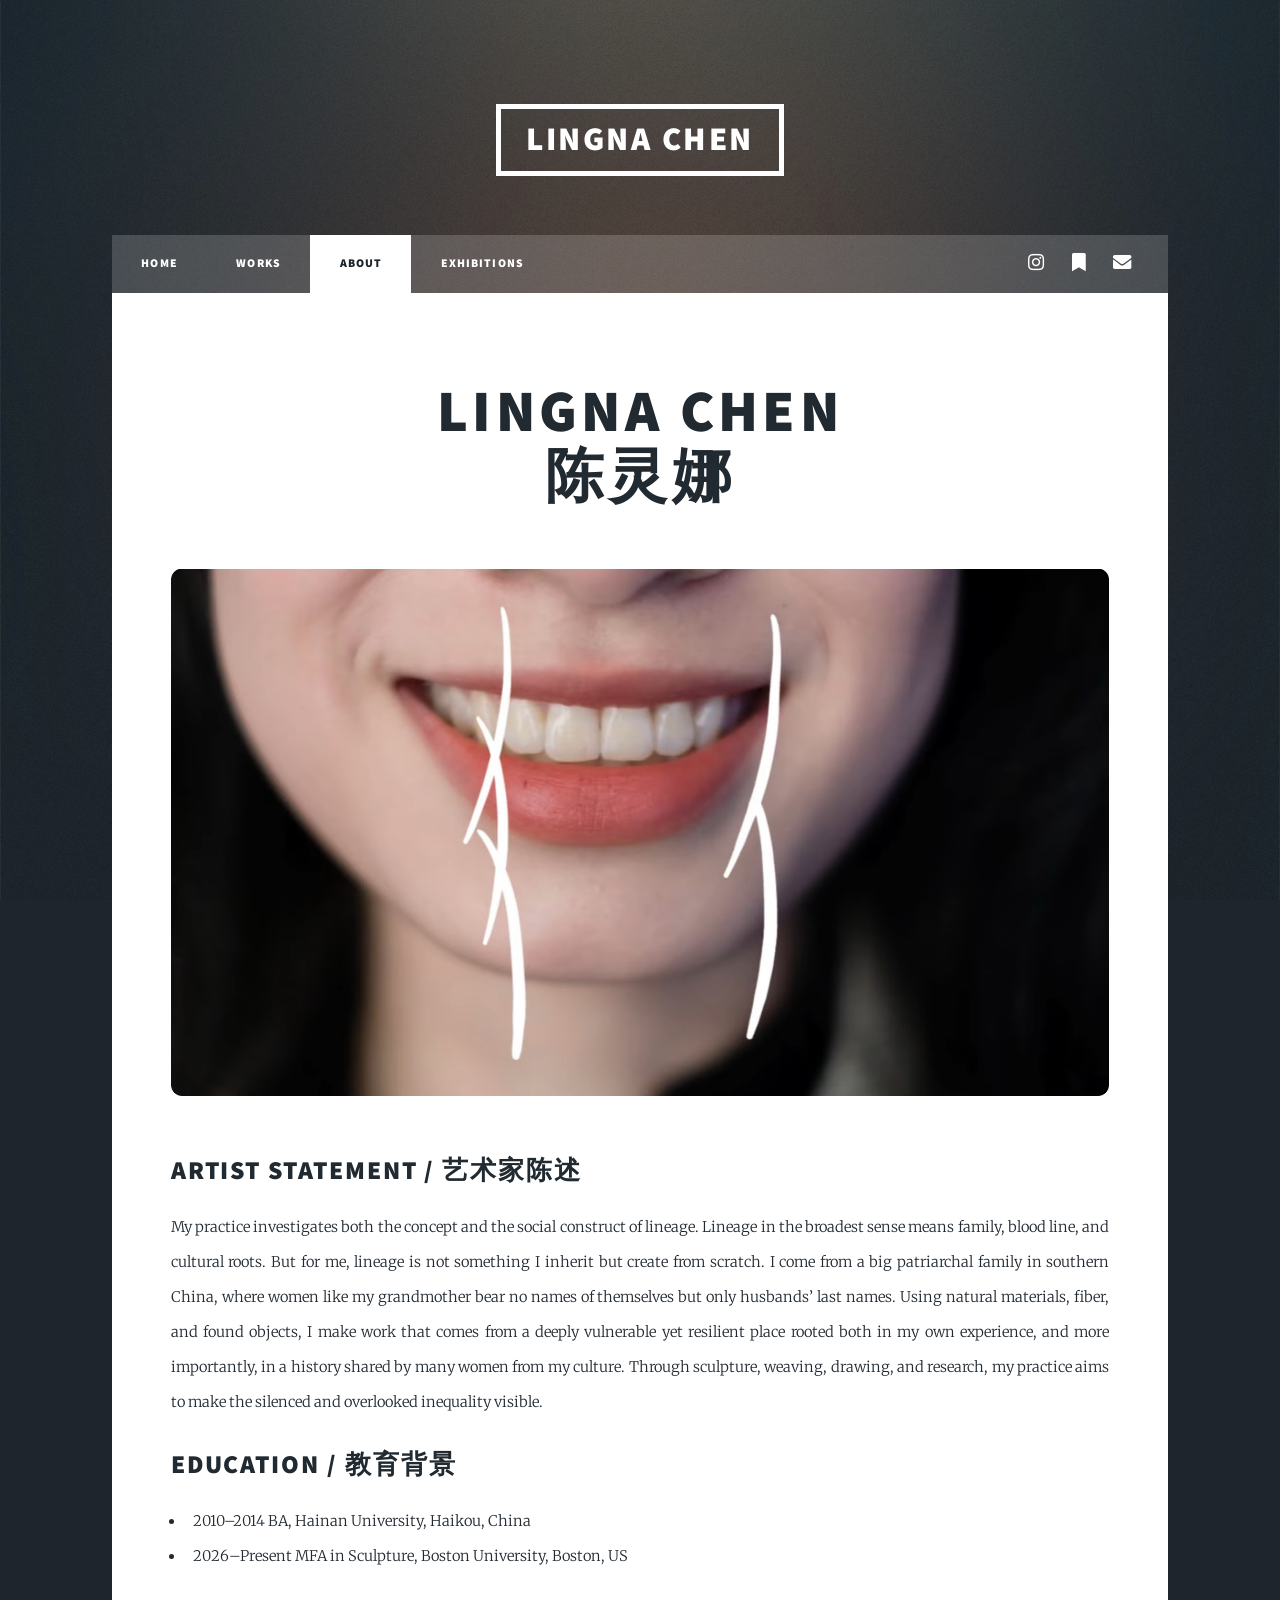
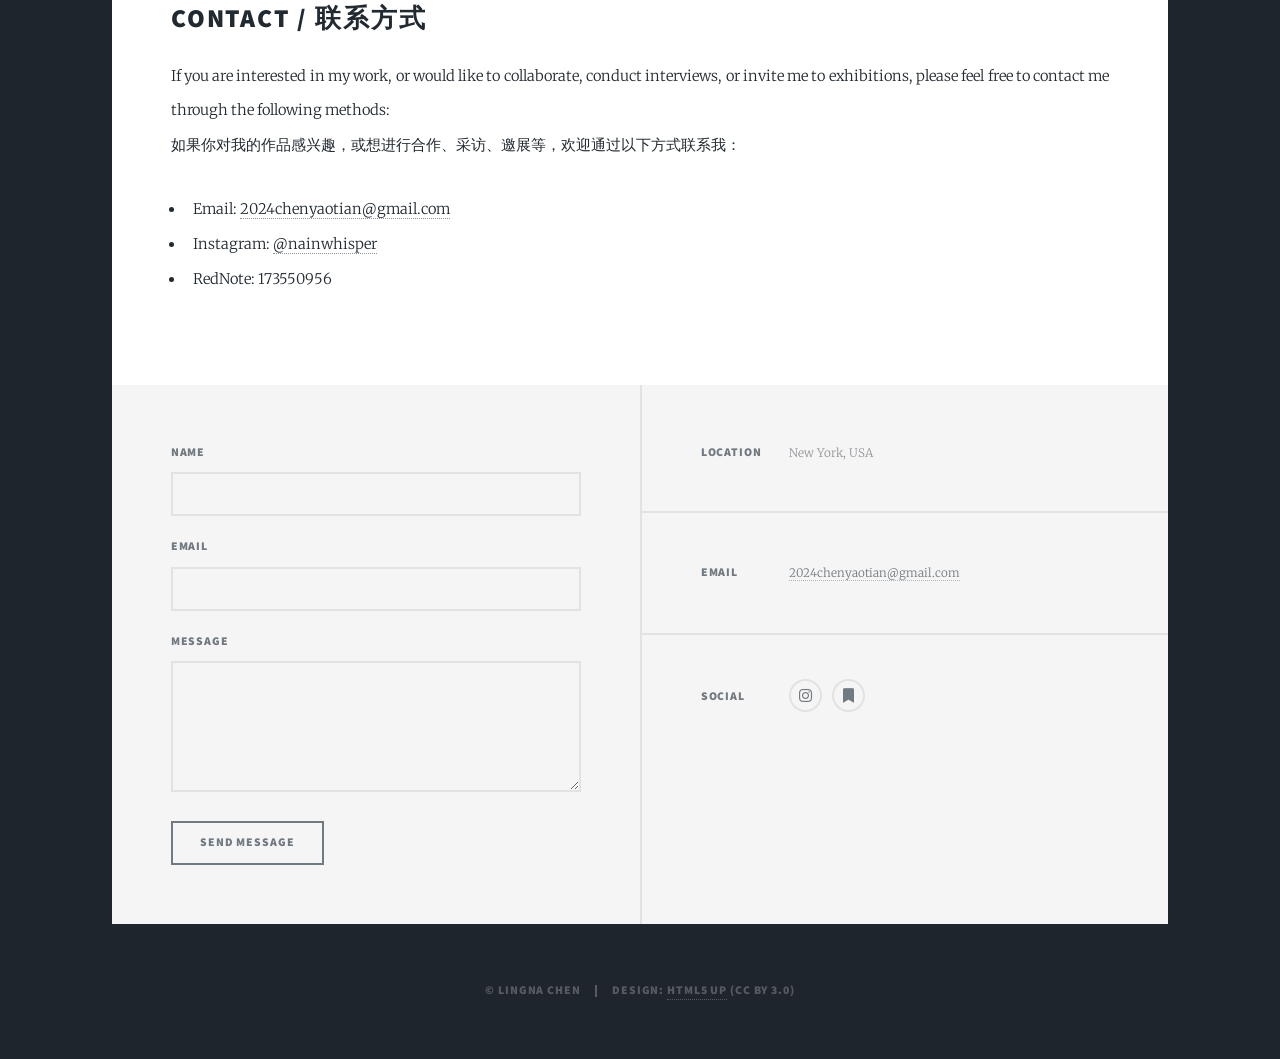
==== commit 6c32821e: "Update about.html education" ====
--- a/about.html
+++ b/about.html
@@ -52,6 +52,7 @@
   <h2>Education / 教育背景</h2>
   <ul>
     <li>2010–2014 BA, Hainan University, Haikou, China</li>
+    <li>2026–Present MFA in Sculpture, Boston University, Boston, US</li>
   </ul>
 
   <h2>Contact / 联系方式</h2>
@@ -126,4 +127,4 @@
 <script src="assets/js/main.js"></script>
 
 </body>
-</html>+</html>
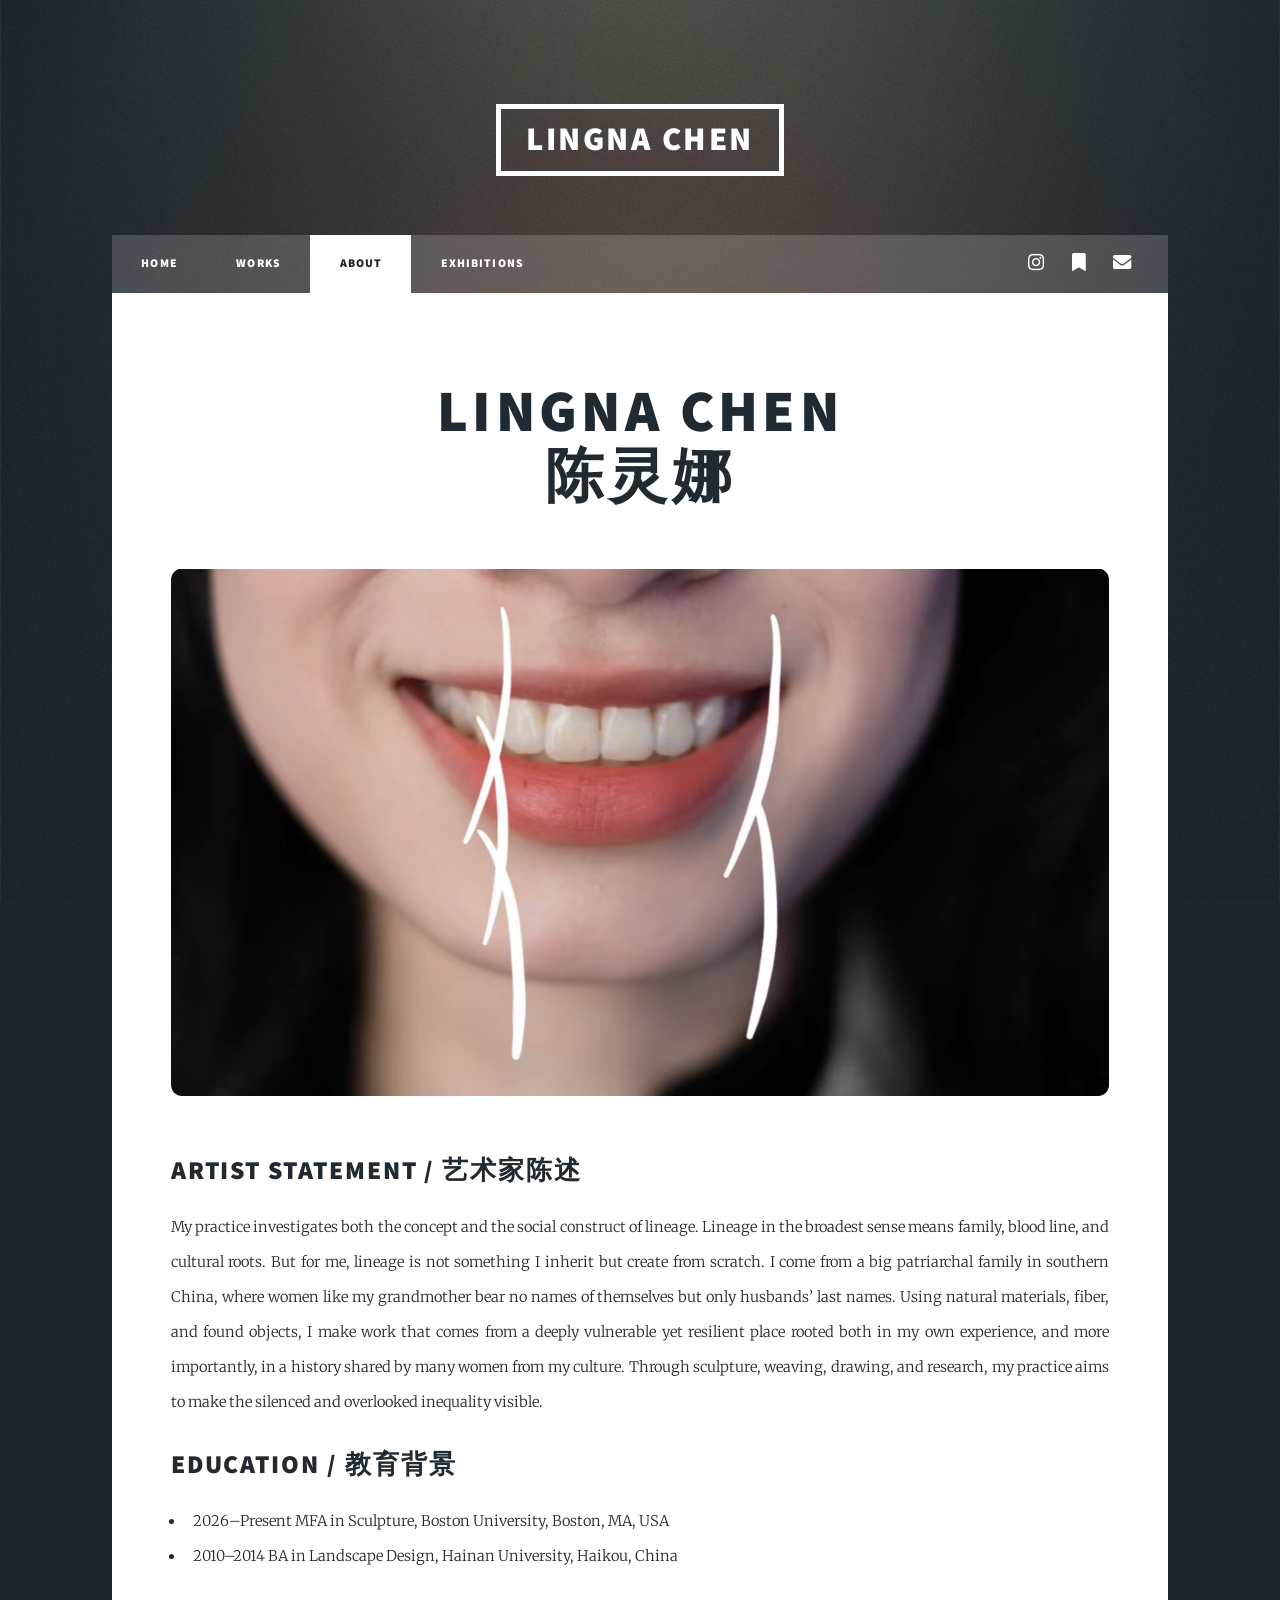
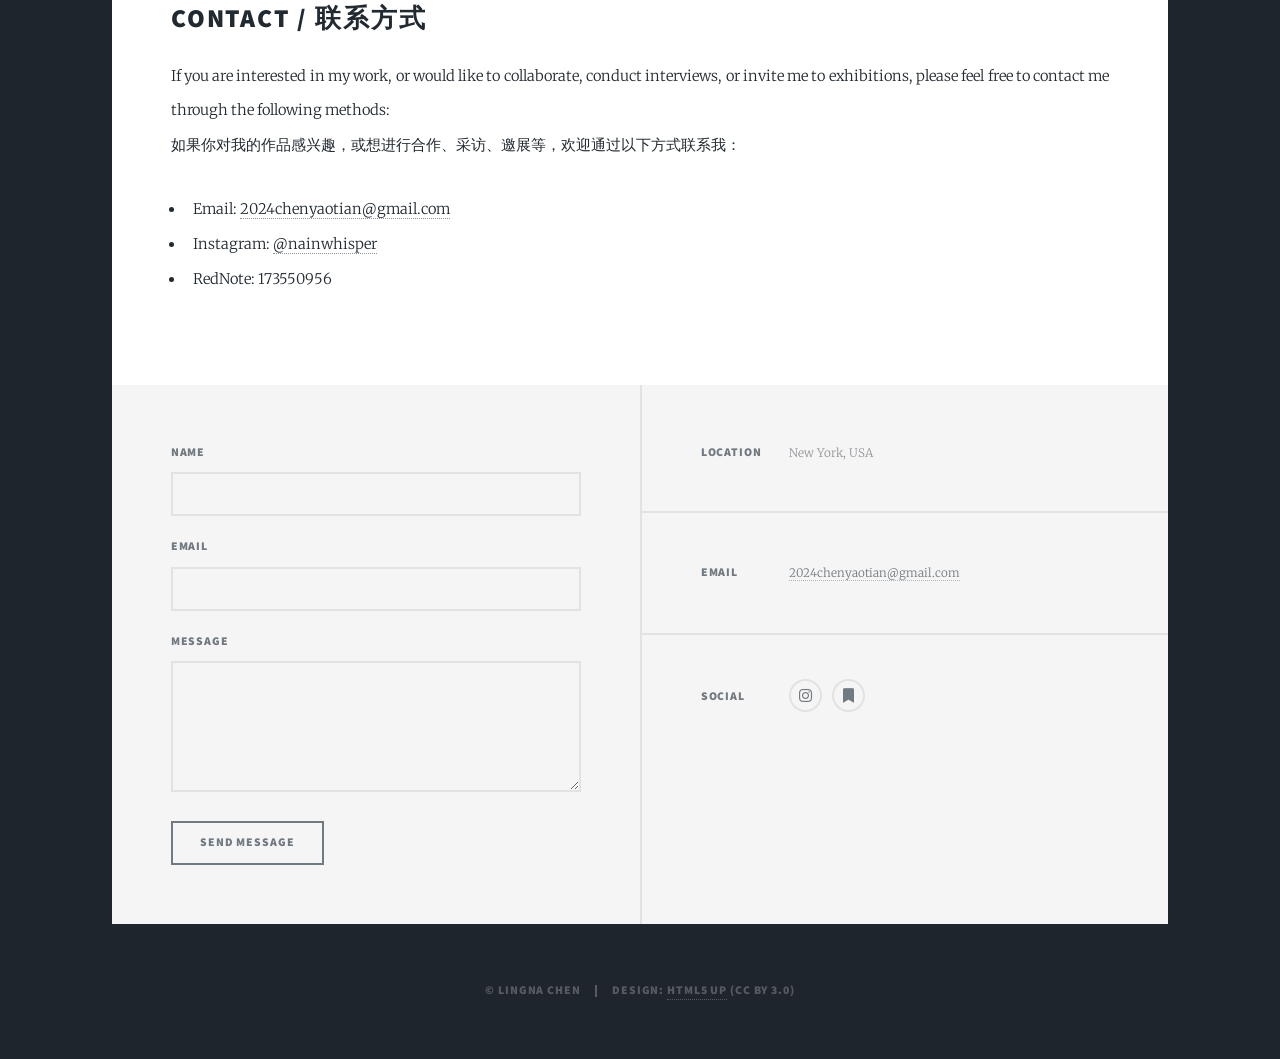
==== commit 1f8fe8b2: "Update about.html education" ====
--- a/about.html
+++ b/about.html
@@ -51,8 +51,8 @@
 
   <h2>Education / 教育背景</h2>
   <ul>
-    <li>2010–2014 BA, Hainan University, Haikou, China</li>
-    <li>2026–Present MFA in Sculpture, Boston University, Boston, US</li>
+      <li>2026–Present MFA in Sculpture, Boston University, Boston, MA, USA</li>
+      <li>2010–2014 BA in Landscape Design, Hainan University, Haikou, China</li>
   </ul>
 
   <h2>Contact / 联系方式</h2>
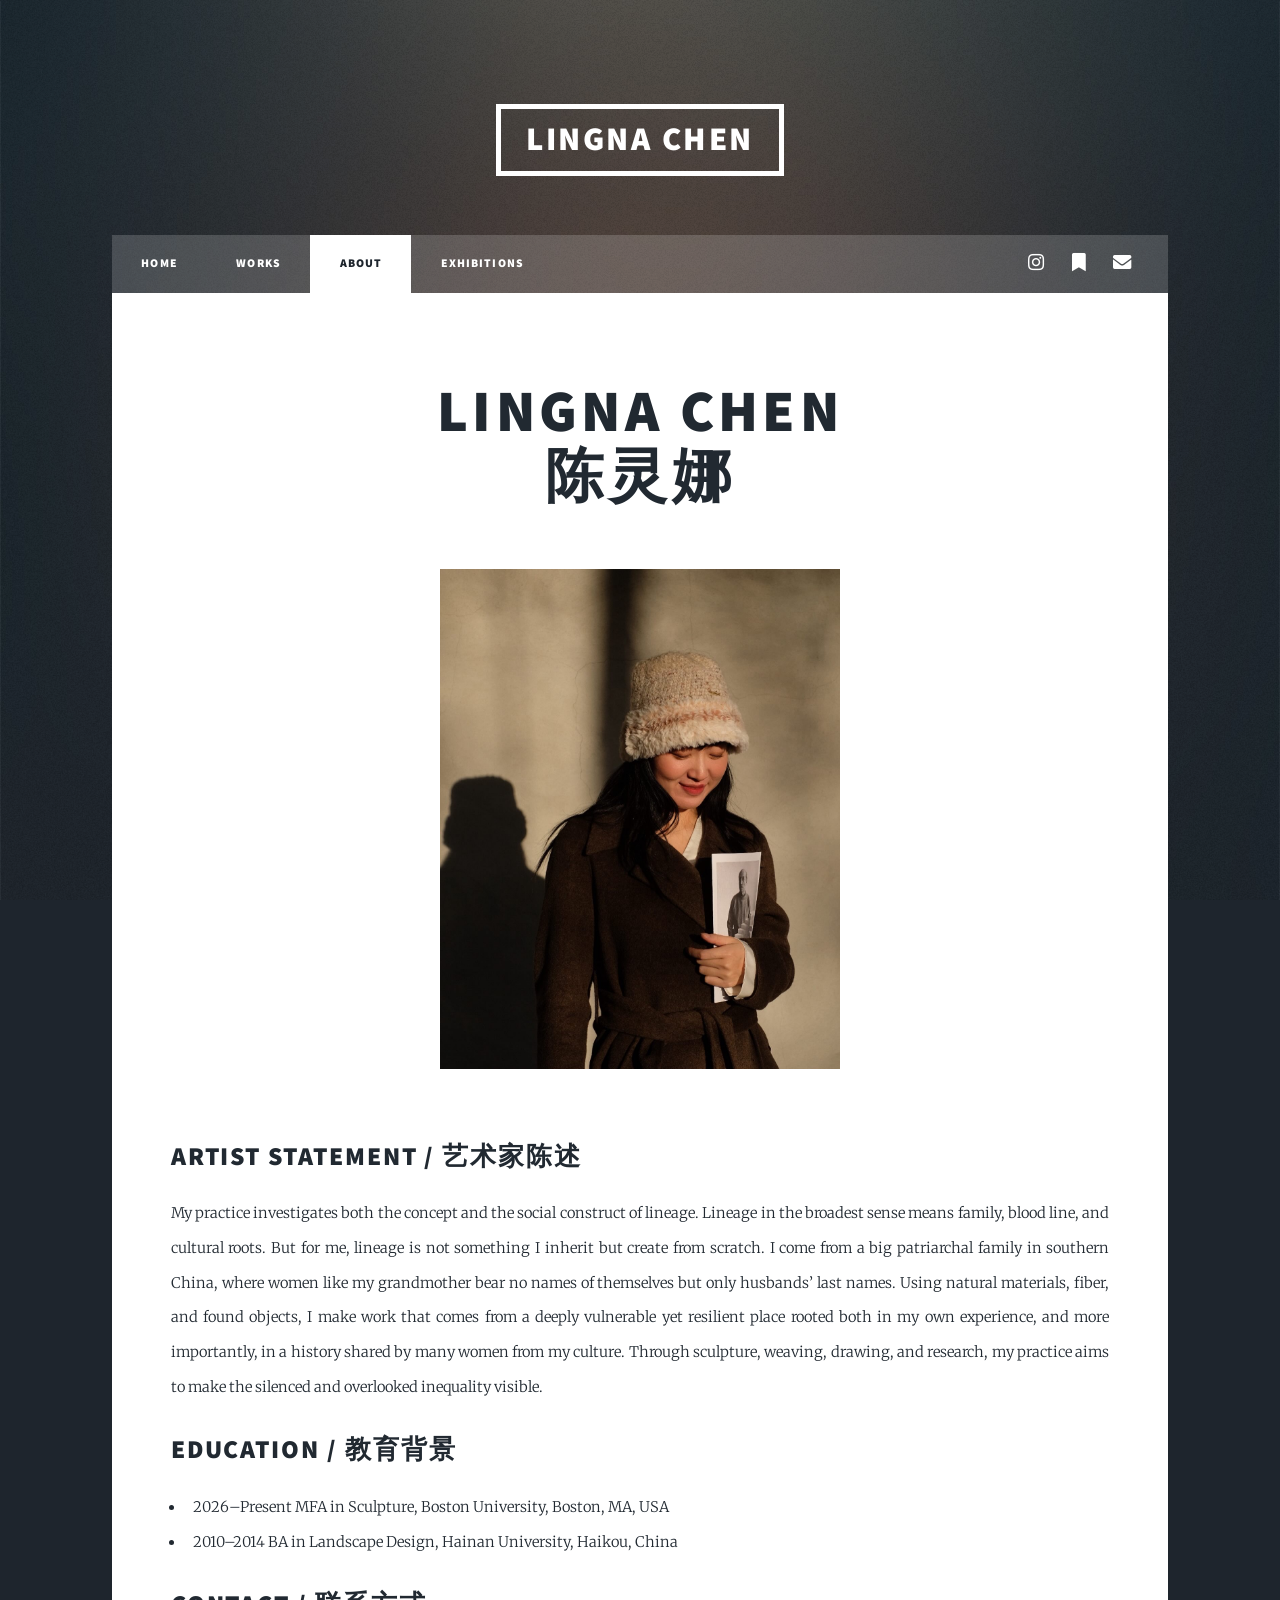
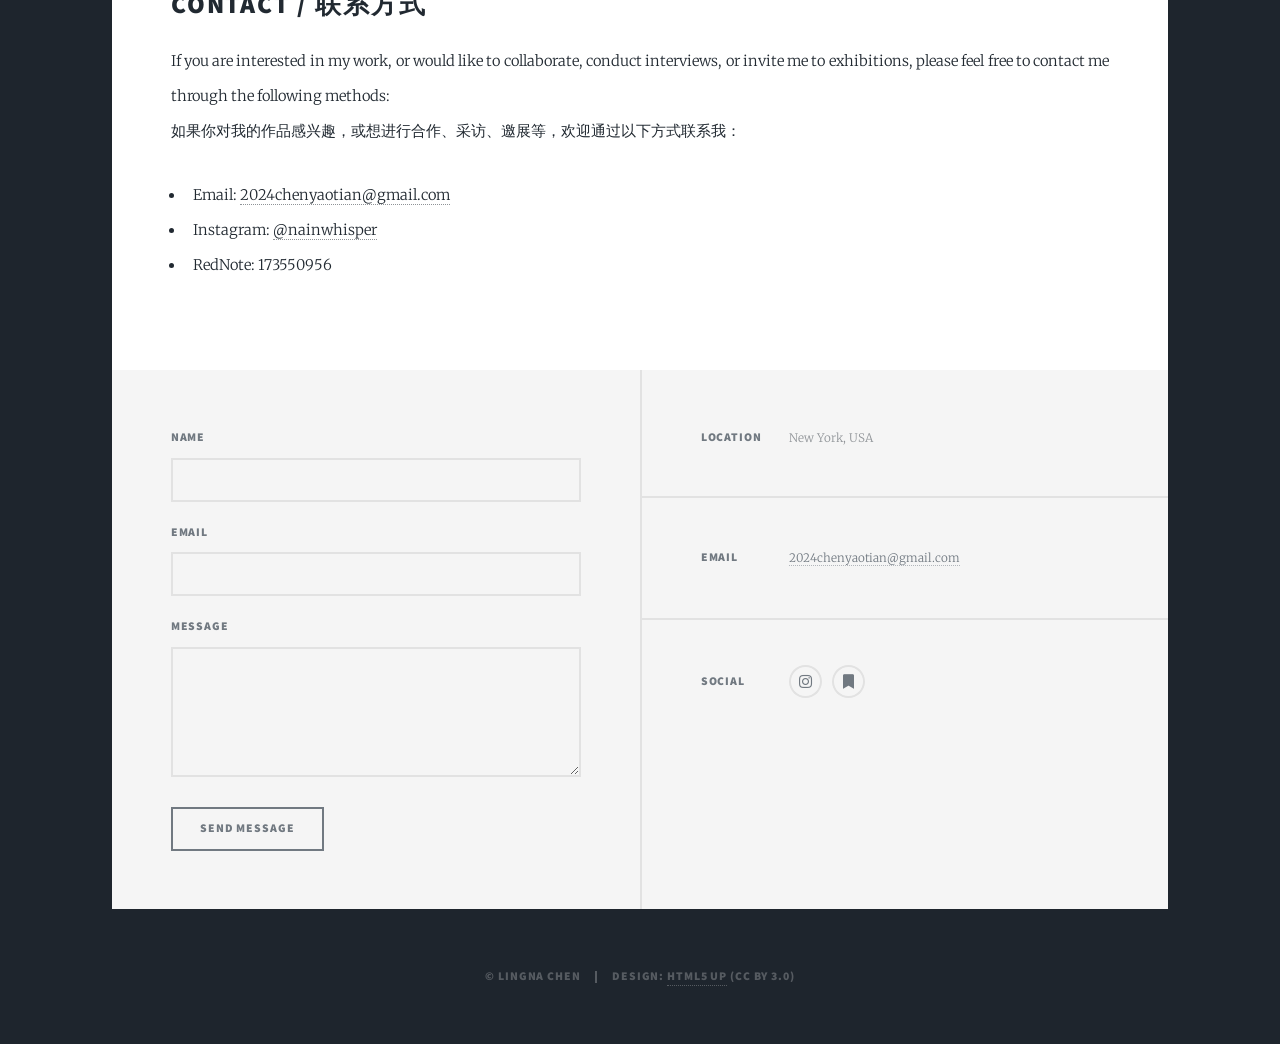
==== commit 732971e0: "Update about.html" ====
--- a/about.html
+++ b/about.html
@@ -44,7 +44,11 @@
   <header class="major">
     <h1>LINGNA CHEN<br/>陈灵娜</h1>
   </header>
-  <span class="image main"><img src="images/profile/Lingna Chen.jpg" alt="Lingna Chen" /></span>
+  <span class="image main" style="text-align: center;">
+  <img src="images/profile/Lingna Chen.jpg"
+       alt="Lingna Chen"
+       style="width: 400px; max-width: 100%; height: auto; display: inline-block;" />
+  </span>
 
   <h2>Artist Statement / 艺术家陈述</h2>
   <p>My practice investigates both the concept and the social construct of lineage. Lineage in the broadest sense means family, blood line, and cultural roots. But for me, lineage is not something I inherit but create from scratch. I come from a big patriarchal family in southern China, where women like my grandmother bear no names of themselves but only husbands’ last names. Using natural materials, fiber, and found objects, I make work that comes from a deeply vulnerable yet resilient place rooted both in my own experience, and more importantly, in a history shared by many women from my culture. Through sculpture, weaving, drawing, and research, my practice aims to make the silenced and overlooked inequality visible.</p>
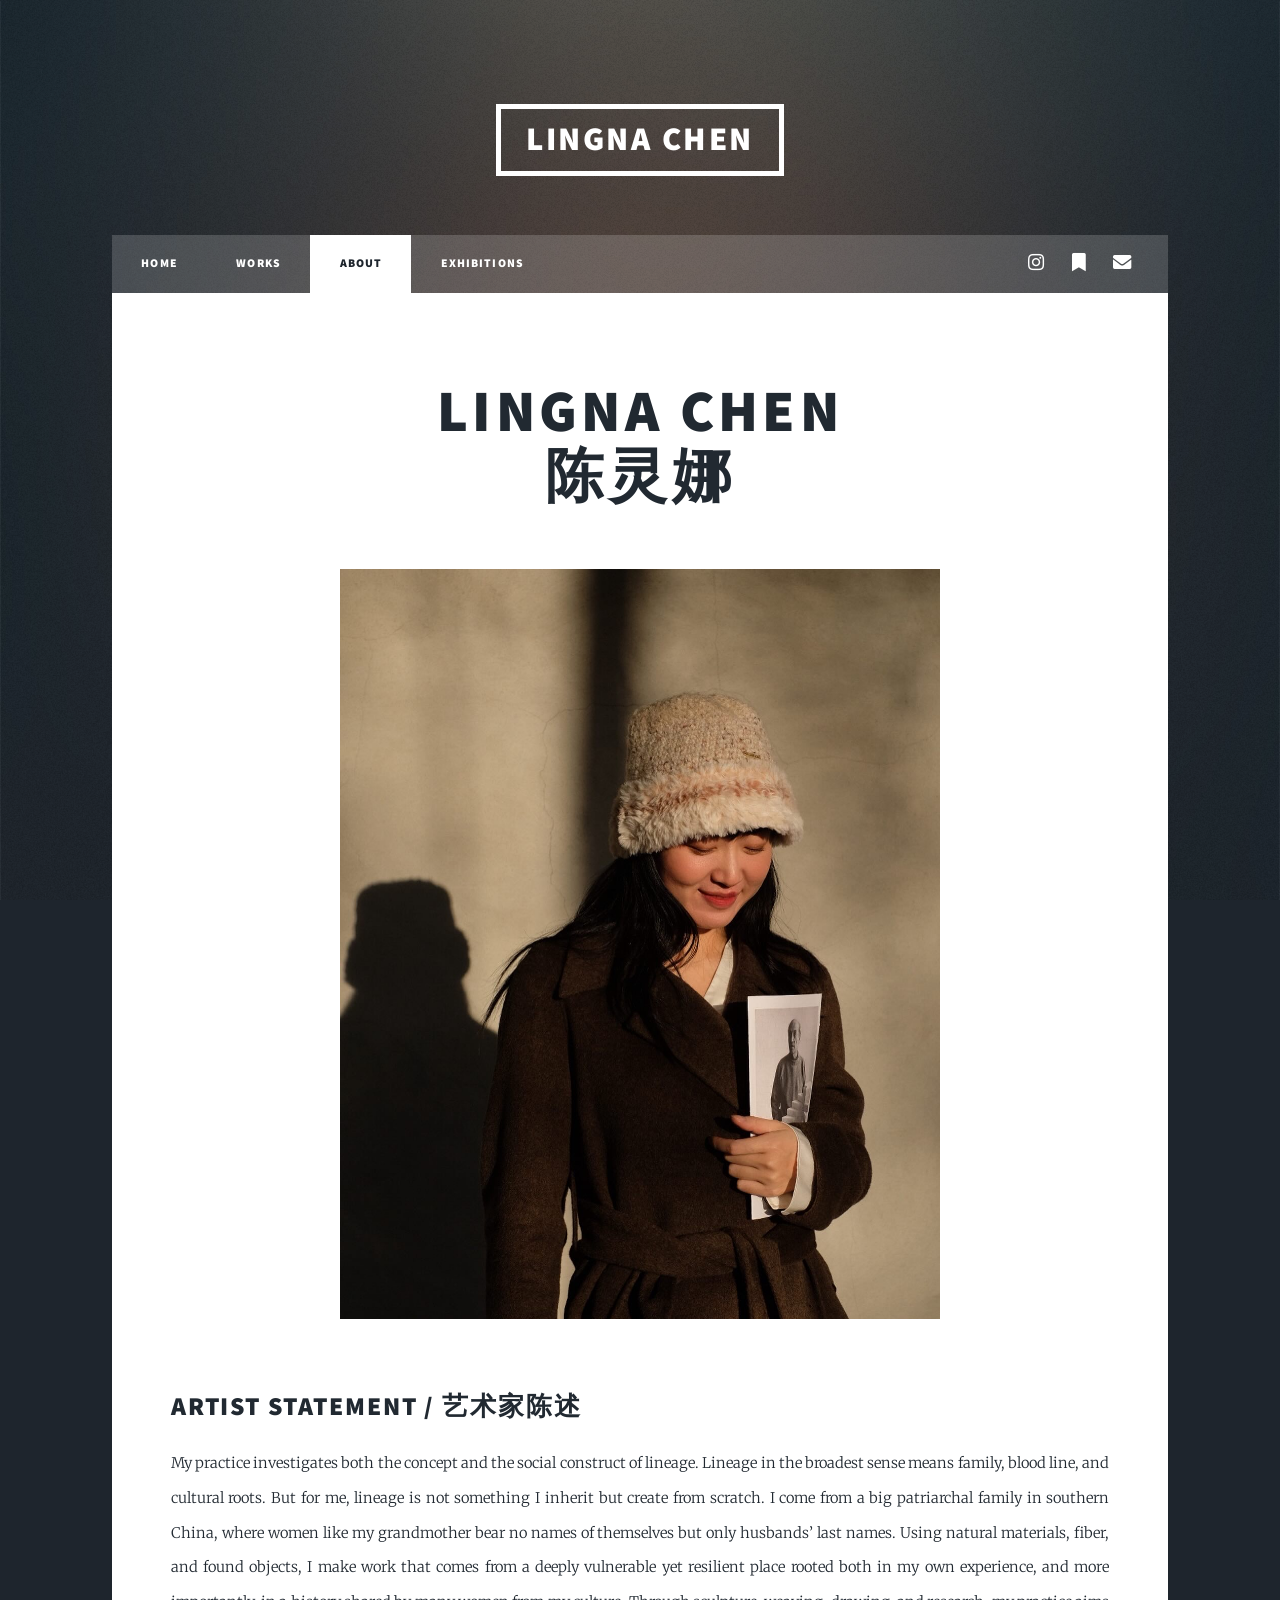
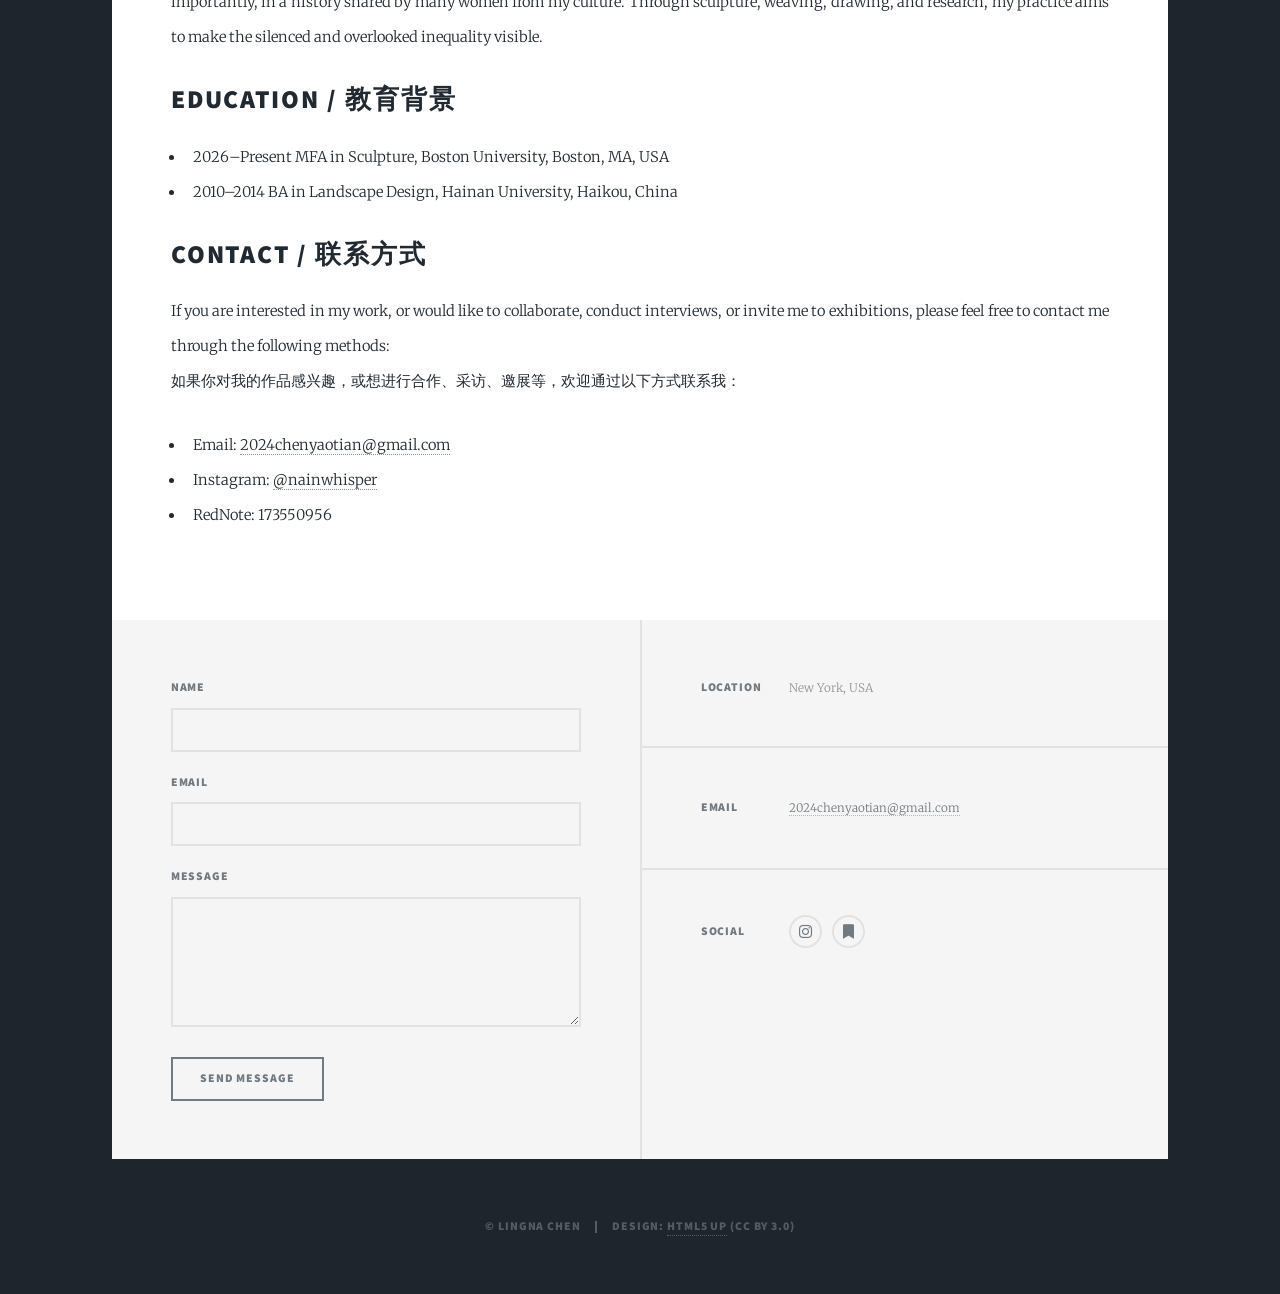
==== commit 33880f21: "Update about.html" ====
--- a/about.html
+++ b/about.html
@@ -47,7 +47,7 @@
   <span class="image main" style="text-align: center;">
   <img src="images/profile/Lingna Chen.jpg"
        alt="Lingna Chen"
-       style="width: 400px; max-width: 100%; height: auto; display: inline-block;" />
+       style="width: 600px; max-width: 100%; height: auto; display: inline-block;" />
   </span>
 
   <h2>Artist Statement / 艺术家陈述</h2>
